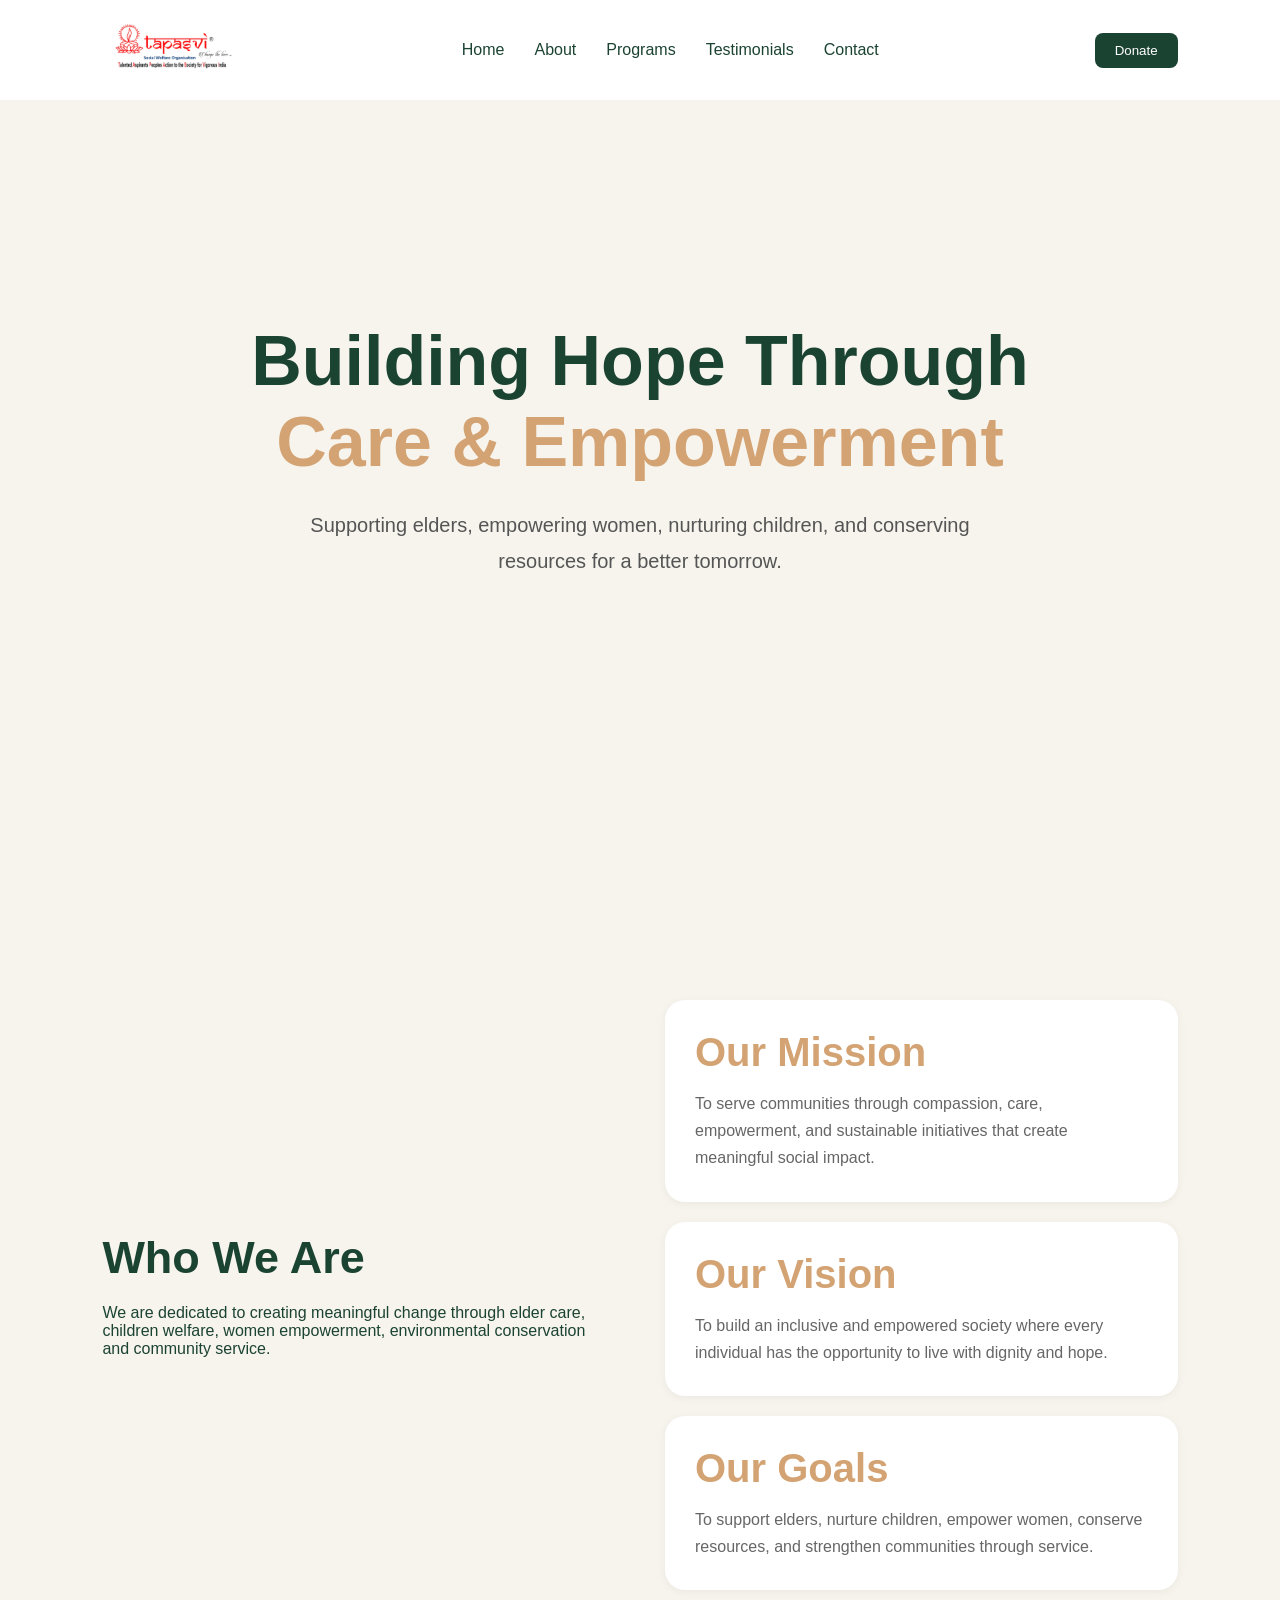
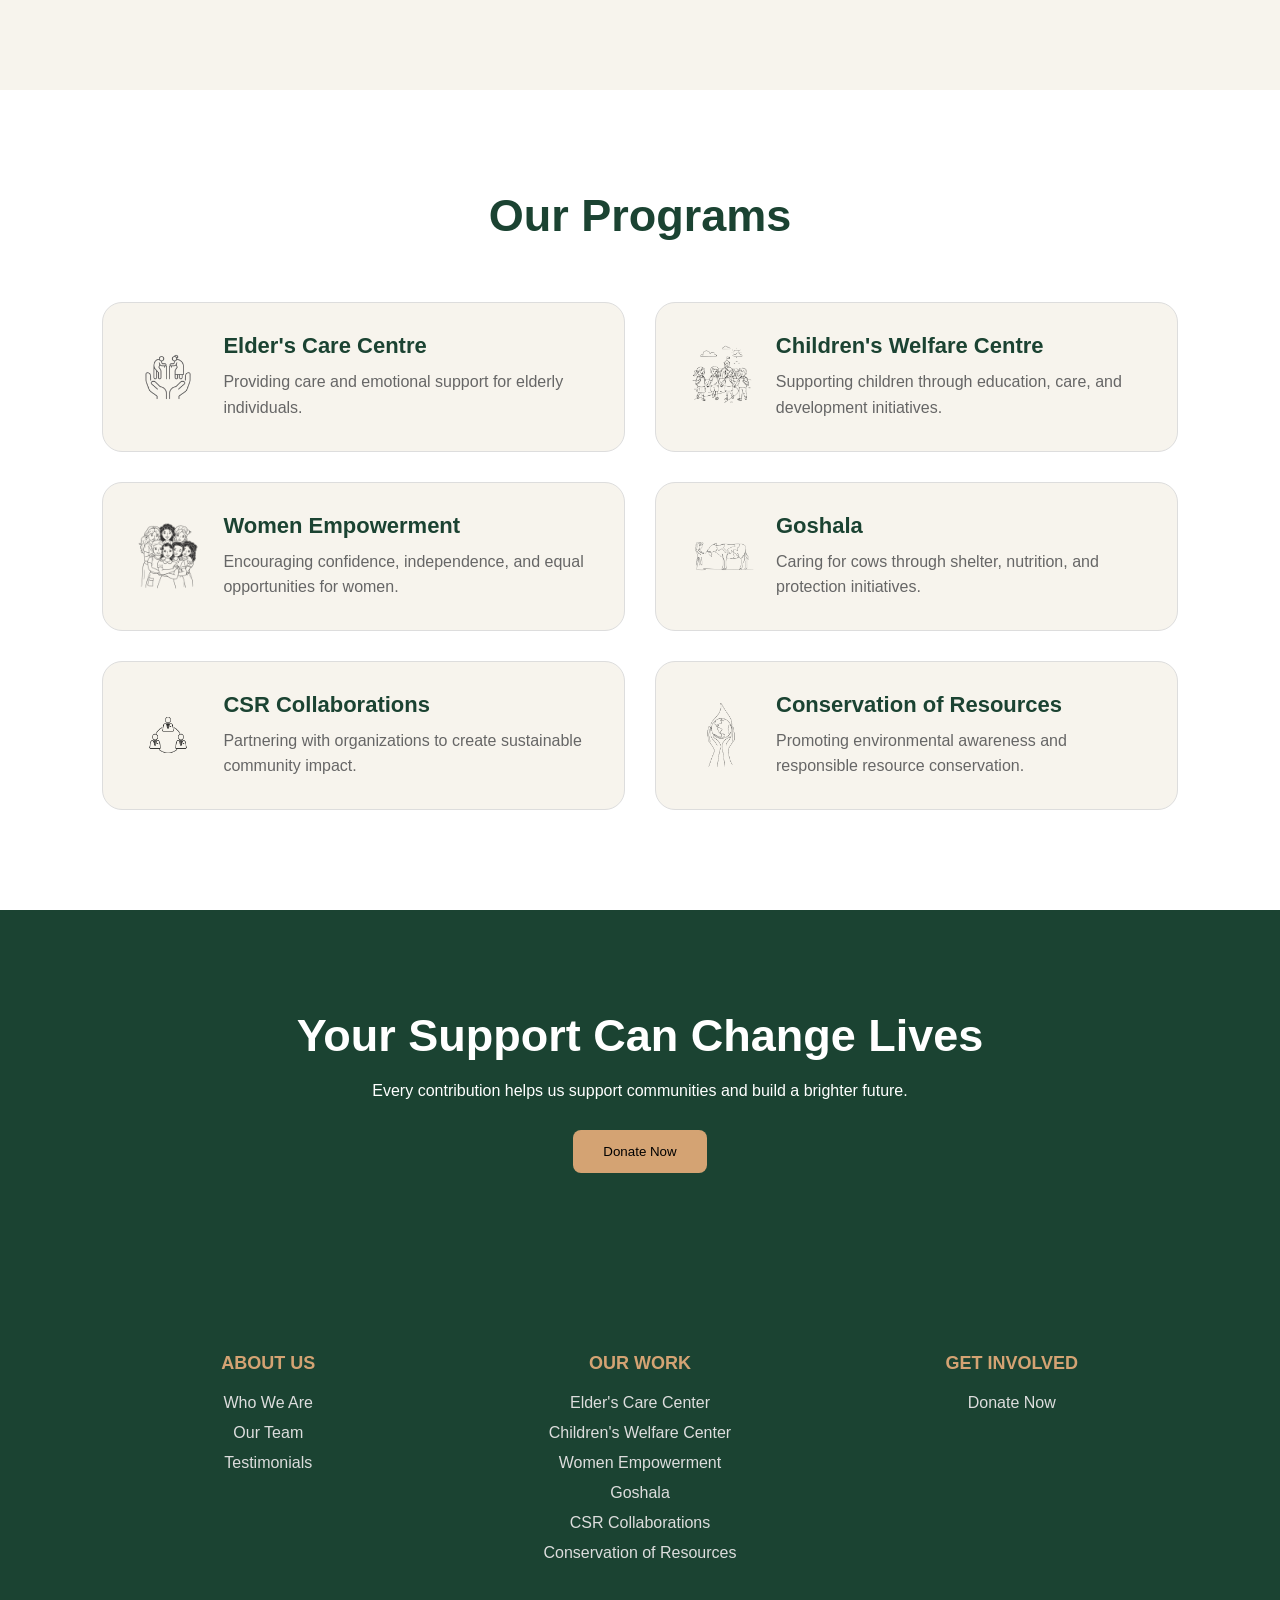
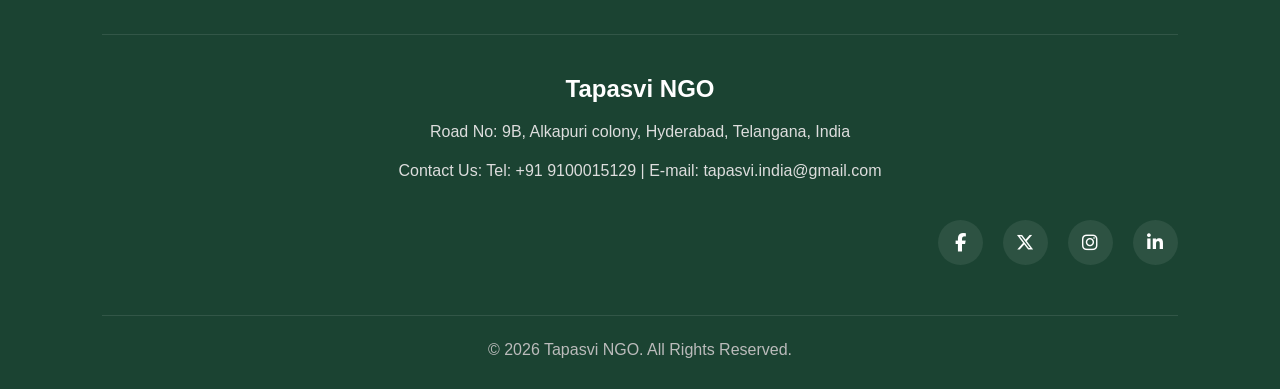
==== index.html @ 66d7ec63 "Initial NGO website build" ====
<!DOCTYPE html>
<html lang="en">

<head>
  <meta charset="UTF-8" />
  <meta name="viewport" content="width=device-width, initial-scale=1.0" />
  <link rel="stylesheet" href="https://cdnjs.cloudflare.com/ajax/libs/font-awesome/6.5.1/css/all.min.css">  

  <title>Tapasvi NGO</title>

  <link rel="stylesheet" href="style.css" />
</head>

<body>

  <!-- NAVBAR -->
  <nav>
<div class="logo">

  <a href="index.html">

    <img src="images/tapasvi.png" alt="NGO Logo">

  </a>

</div>

    <ul>

      <li><a href="#">Home</a></li>

      <li class="dropdown">

        <a href="#">About</a>

        <div class="dropdown-content">
          <a href="#">Who We Are</a>
          <a href="#">Our Team</a>
        </div>

      </li>

      <li class="dropdown">

        <a href="#">Programs</a>

        <div class="dropdown-content">
          <a href="#">Elder's Care Centre</a>
          <a href="#">Children's Welfare Centre</a>
          <a href="#">Women Empowerment</a>
          <a href="#">Goshala</a>
          <a href="#">CSR Collaborations</a>
          <a href="#">Conservation of Resources</a>
        </div>

      </li>

      <li><a href="#">Testimonials</a></li>

      <li><a href="#">Contact</a></li>

    </ul>

    <button>
      Donate
    </button>

  </nav>

  <!-- HERO SECTION -->
  <section class="hero">

    <div class="hero-content">

      <h1>
        Building Hope Through
        <span>Care & Empowerment</span>
      </h1>

      <p>
        Supporting elders, empowering women,
        nurturing children, and conserving resources
        for a better tomorrow.
      </p>


    </div>

  </section>

  <!-- ABOUT -->
  <section class="about">

    <div class="about-text">

      <h2>Who We Are</h2>

      <p>
        We are dedicated to creating meaningful change through
        elder care, children welfare, women empowerment,
        environmental conservation and community service.
      </p>

    </div>

    <div class="about-box">

      <div class="about-box">

  <div class="about-card">

    <h3>Our Mission</h3>

    <p>
      To serve communities through compassion,
      care, empowerment, and sustainable initiatives
      that create meaningful social impact.
    </p>

  </div>

  <div class="about-card">

    <h3>Our Vision</h3>

    <p>
      To build an inclusive and empowered society
      where every individual has the opportunity
      to live with dignity and hope.
    </p>

  </div>

  <div class="about-card">

    <h3>Our Goals</h3>

    <p>
      To support elders, nurture children,
      empower women, conserve resources,
      and strengthen communities through service.
    </p>

  </div>

</div>
    </div>

  </section>

  <!-- PROGRAMS -->
<section class="programs">

  <h2>Our Programs</h2>

  <div class="program-grid">

    <!-- Elder Care -->
    <div class="card">

      <img src="images/elderly.png">

      <div class="card-text">

        <h3>Elder's Care Centre</h3>

        <p>
          Providing care and emotional support
          for elderly individuals.
        </p>

      </div>

    </div>

    <!-- Children Welfare -->
    <div class="card">

      <img src="images/children.png">

      <div class="card-text">

        <h3>Children's Welfare Centre</h3>

        <p>
          Supporting children through education,
          care, and development initiatives.
        </p>

      </div>

    </div>

    <!-- Women Empowerment -->
    <div class="card">

      <img src="images/women.png">

      <div class="card-text">

        <h3>Women Empowerment</h3>

        <p>
          Encouraging confidence, independence,
          and equal opportunities for women.
        </p>

      </div>

    </div>

    <!-- Goshala -->
    <div class="card">

      <img src="images/goshala.png">

      <div class="card-text">

        <h3>Goshala</h3>

        <p>
          Caring for cows through shelter,
          nutrition, and protection initiatives.
        </p>

      </div>

    </div>

    <!-- CSR -->
    <div class="card">

      <img src="images/collab.png">

      <div class="card-text">

        <h3>CSR Collaborations</h3>

        <p>
          Partnering with organizations to create
          sustainable community impact.
        </p>

      </div>

    </div>

    <!-- Conservation -->
    <div class="card">

      <img src="images/conservation.png">

      <div class="card-text">

        <h3>Conservation of Resources</h3>

        <p>
          Promoting environmental awareness
          and responsible resource conservation.
        </p>

      </div>

    </div>

  </div>

</section>

<!-- DONATE -->
  <section class="donate">

    <h2>Your Support Can Change Lives</h2>

    <p>
      Every contribution helps us support communities
      and build a brighter future.
    </p>

    <button>
      Donate Now
    </button>

  </section>

 <!-- FOOTER -->
<footer class="footer">

  <div class="footer-container">

    <!-- ABOUT -->
    <div class="footer-column">

      <h3>ABOUT US</h3>

      <ul>
        <li>Who We Are</li>
        <li>Our Team</li>
        <li>Testimonials</li>
      </ul>

    </div>

    <!-- OUR WORK -->
    <div class="footer-column">

      <h3>OUR WORK</h3>

      <ul>
        <li>Elder's Care Center</li>
        <li>Children's Welfare Center</li>
        <li>Women Empowerment</li>
        <li>Goshala</li>
        <li>CSR Collaborations</li>
        <li>Conservation of Resources</li>
      </ul>

    </div>

    

    

    <!-- GET INVOLVED -->
    <div class="footer-column">

      <h3>GET INVOLVED</h3>

      <ul>
        <li>Donate Now</li>
      
      </ul>

    </div>
</div>
   

  <!-- CONTACT -->
  <div class="footer-contact">

    <h2>Tapasvi NGO</h2>

    <p>
     Road No: 9B, Alkapuri colony, Hyderabad, Telangana, India
    </p>

    <p>
      Contact Us:
      Tel: +91 9100015129 |
      E-mail: tapasvi.india@gmail.com
    </p>

  </div>

  <!-- SOCIAL -->
<div class="footer-social">

  <a href="https://www.facebook.com/Tapasvingo/" target="_blank">
    <i class="fa-brands fa-facebook-f"></i>
  </a>

  <a href="https://x.com/tapasviindia" target="_blank">
    <i class="fa-brands fa-x-twitter"></i>
  </a>

  

  <a href="https://www.instagram.com/tapasvi.india/" target="_blank">
    <i class="fa-brands fa-instagram"></i>
  </a>

  <a href="https://www.linkedin.com/in/tapasvi-india-39587911a?originalSubdomain=in" target="_blank">
    <i class="fa-brands fa-linkedin-in"></i>
  </a>

</div>

  

  <!-- COPYRIGHT -->
  <div class="copyright">

    <p>
      © 2026 Tapasvi NGO. All Rights Reserved.
    </p>

  </div>

</footer>
---- style.css ----
* {
  margin: 0;
  padding: 0;
  box-sizing: border-box;
  font-family: Arial, sans-serif;
}

body {
  background: #F7F4ED;
  color: #1B4332;
}

/* NAVBAR */
nav {
  width: 100%;
  padding: 20px 8%;
  background: white;
  display: flex;
  justify-content: space-between;
  align-items: center;
  position: fixed;
  top: 0;
  z-index: 1000;
}

.logo img {
  height: 60px;
  width: auto;
}
.logo a {
  display: flex;
  align-items: center;
}
nav ul {
  display: flex;
  gap: 30px;
  list-style: none;
}

nav ul li {
  position: relative;
}

nav ul li a {
  text-decoration: none;
  color: #1B4332;
  font-weight: 500;
}

nav ul li a:hover {
  color: #D4A373;
}

nav button {
  padding: 10px 20px;
  border: none;
  background: #1B4332;
  color: white;
  border-radius: 8px;
  cursor: pointer;
}

nav button:hover {
  background: #D4A373;
}

/* DROPDOWN */
.dropdown-content {
  display: none;
  position: absolute;
  background: white;
  min-width: 220px;
  top: 30px;
  box-shadow: 0 5px 10px rgba(0,0,0,0.1);
}

.dropdown-content a {
  display: block;
  padding: 12px;
}

.dropdown:hover .dropdown-content {
  display: block;
}

/* HERO */
.hero {
  min-height: 100vh;
  display: flex;
  align-items: center;
  justify-content: center;
  text-align: center;
  padding: 120px 8%;
}

.hero h1 {
  font-size: 70px;
  line-height: 1.15;
  max-width: 900px;
  margin: auto;
}

.hero h1 span {
  color: #D4A373;
}

.hero p {
  margin: 25px auto 0;
  font-size: 20px;
  color: #555;
  max-width: 750px;
  line-height: 1.8;
  text-align: center;
}

.hero-buttons {
  margin-top: 40px;
}

.primary-btn,
.secondary-btn {
  padding: 14px 28px;
  border-radius: 8px;
  cursor: pointer;
  font-size: 16px;
  margin: 10px;
}

.primary-btn {
  border: none;
  background: #1B4332;
  color: white;
}

.secondary-btn {
  border: 2px solid #1B4332;
  background: transparent;
  color: #1B4332;
}

/* ABOUT */
.about {
  padding: 100px 8%;
  display: flex;
  gap: 50px;
  align-items: center;
}

.about-text {
  flex: 1;
}

.about-text h2 {
  font-size: 45px;
  margin-bottom: 20px;
}

.about-box {
  flex: 1;
  display: flex;
  flex-direction: column;
  gap: 20px;
}
.about-card {
  background: white;
  padding: 30px;
  border-radius: 20px;
  box-shadow: 0 2px 10px rgba(0,0,0,0.05);
}

.about-card h3 {
  color: #1B4332;
  margin-bottom: 15px;
  font-size: 28px;
}

.about-card p {
  color: #666;
  line-height: 1.7;
}

.about-box h3 {
  color: #D4A373;
  font-size: 40px;
}

/* PROGRAMS */

.programs {
  padding: 100px 8%;
  background: white;
}

.programs h2 {
  text-align: center;
  font-size: 45px;
  margin-bottom: 60px;
}

.program-grid {
  display: grid;
  grid-template-columns: repeat(2, 1fr);
  gap: 30px;
}

.card {
  display: flex;
  align-items: center;
  gap: 20px;

  background: #F7F4ED;
  padding: 30px;

  border-radius: 20px;
  border: 1px solid #ddd;

  transition: 0.3s;
}

.card:hover {
  transform: translateY(-5px);
  box-shadow: 0 8px 20px rgba(0,0,0,0.08);
}

.card img {
  width: 70px;
  height: 70px;
  object-fit: contain;
}

.card-text h3 {
  margin-bottom: 10px;
  color: #1B4332;
  font-size: 22px;
}

.card-text p {
  color: #666;
  line-height: 1.6;
}

@media(max-width: 768px) {

  .program-grid {
    grid-template-columns: 1fr;
  }

}


/* DONATE */
.donate {
  padding: 100px 8%;
  background: #1B4332;
  color: white;
  text-align: center;
}

.donate h2 {
  font-size: 45px;
}

.donate p {
  margin-top: 20px;
}

.donate button {
  margin-top: 30px;
  padding: 14px 30px;
  border: none;
  border-radius: 8px;
  background: #D4A373;
  cursor: pointer;
}

/* FOOTER */
footer {
  padding: 40px 8%;
  text-align: center;
  background: white;
}
/* FOOTER */

.footer {
  background: #1B4332;
  color: white;
  padding: 80px 8% 30px;
}

.footer-container {
  display: grid;

  grid-template-columns: repeat(3, 1fr);

  gap: 40px;

  align-items: start;

  margin-bottom: 60px;
}
.footer-column h3 {
  margin-bottom: 20px;
  font-size: 18px;
  color: #D4A373;

  text-align: center;
}

.footer-column ul {
  list-style: none;
  text-align: center;
}
.footer-column:nth-child(1) {
  text-align: left;
}

.footer-column:nth-child(2) {
  text-align: center;
}

.footer-column:nth-child(3) {
  text-align: right;
}
.footer-column:last-child {
  text-align: right;
}
.footer-column ul li {
  margin-bottom: 12px;
  color: #ddd;
  cursor: pointer;
  transition: 0.3s;
}

.footer-column ul li:hover {
  color: #D4A373;
}

.footer-contact {
  border-top: 1px solid rgba(255,255,255,0.1);
  padding-top: 40px;
}

.footer-contact h2 {
  margin-bottom: 15px;
}

.footer-contact p {
  color: #ddd;
  line-height: 1.8;
  margin-bottom: 10px;
}

.footer-social {
  margin-top: 35px;

  display: flex;
  gap: 20px;
  flex-wrap: wrap;
}

.footer-social span {
  cursor: pointer;
  transition: 0.3s;
}

.footer-social span:hover {
  color: #D4A373;
}

.newsletter {
  margin-top: 50px;
}

.newsletter h3 {
  margin-bottom: 20px;
}

.newsletter-box {
  display: flex;
  gap: 15px;
  flex-wrap: wrap;
}

.newsletter-box input {
  padding: 14px;
  width: 300px;
  border: none;
  border-radius: 8px;
  outline: none;
}

.newsletter-box button {
  padding: 14px 28px;
  border: none;
  border-radius: 8px;
  background: #D4A373;
  cursor: pointer;
  font-weight: 600;
}

.copyright {
  margin-top: 50px;
  text-align: center;
  color: #bbb;
  border-top: 1px solid rgba(255,255,255,0.1);
  padding-top: 25px;
}

/* MOBILE */

@media(max-width: 900px) {

  .footer-container {
    grid-template-columns: repeat(2,1fr);
  }

}

@media(max-width: 600px) {

  .footer-container {
    grid-template-columns: 1fr;
  }

}
.footer-social {
  margin-top: 35px;

  display: flex;
  justify-content: flex-end;

  gap: 20px;
}

.footer-social a {
  width: 45px;
  height: 45px;

  display: flex;
  align-items: center;
  justify-content: center;

  background: rgba(255,255,255,0.08);

  border-radius: 50%;

  color: white;

  text-decoration: none;

  font-size: 18px;

  transition: 0.3s;
}

.footer-social a i {
  color: white;
}

.footer-social a:hover {
  background: #D4A373;
  transform: translateY(-4px);
}
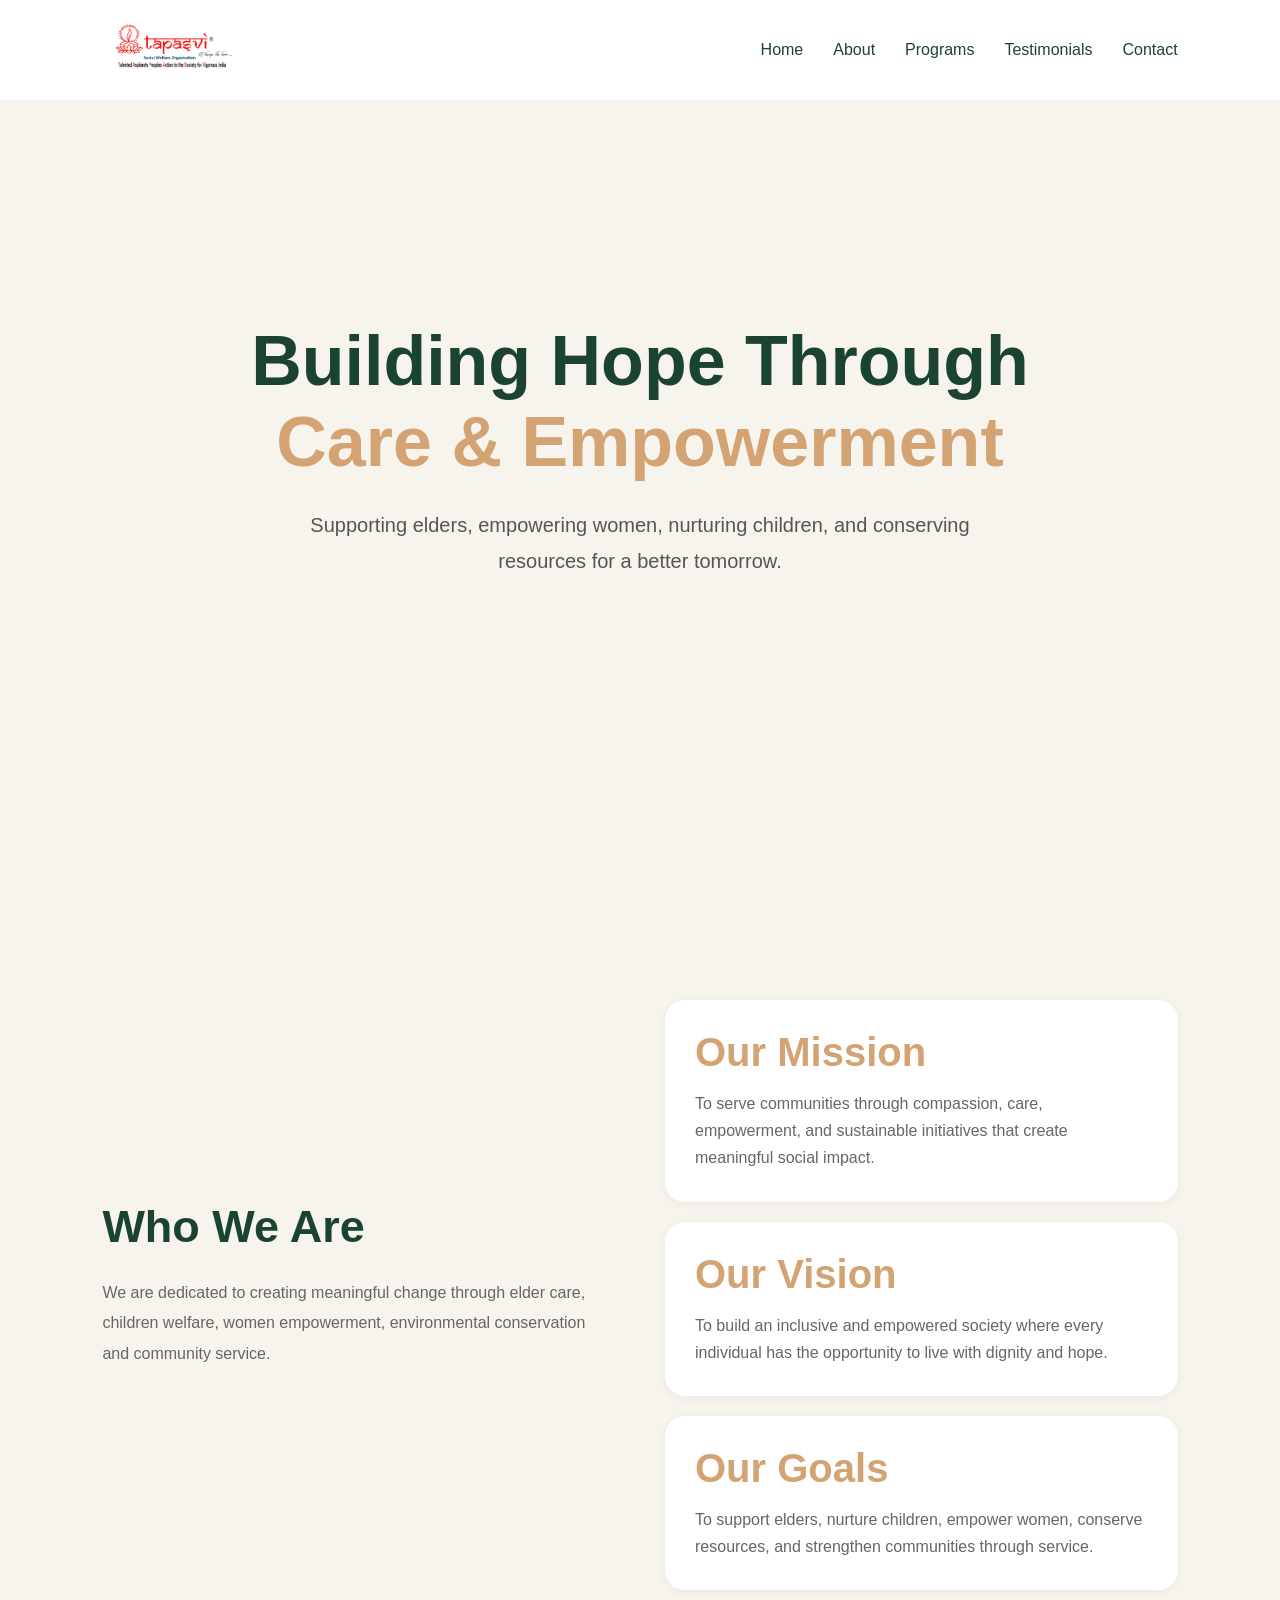
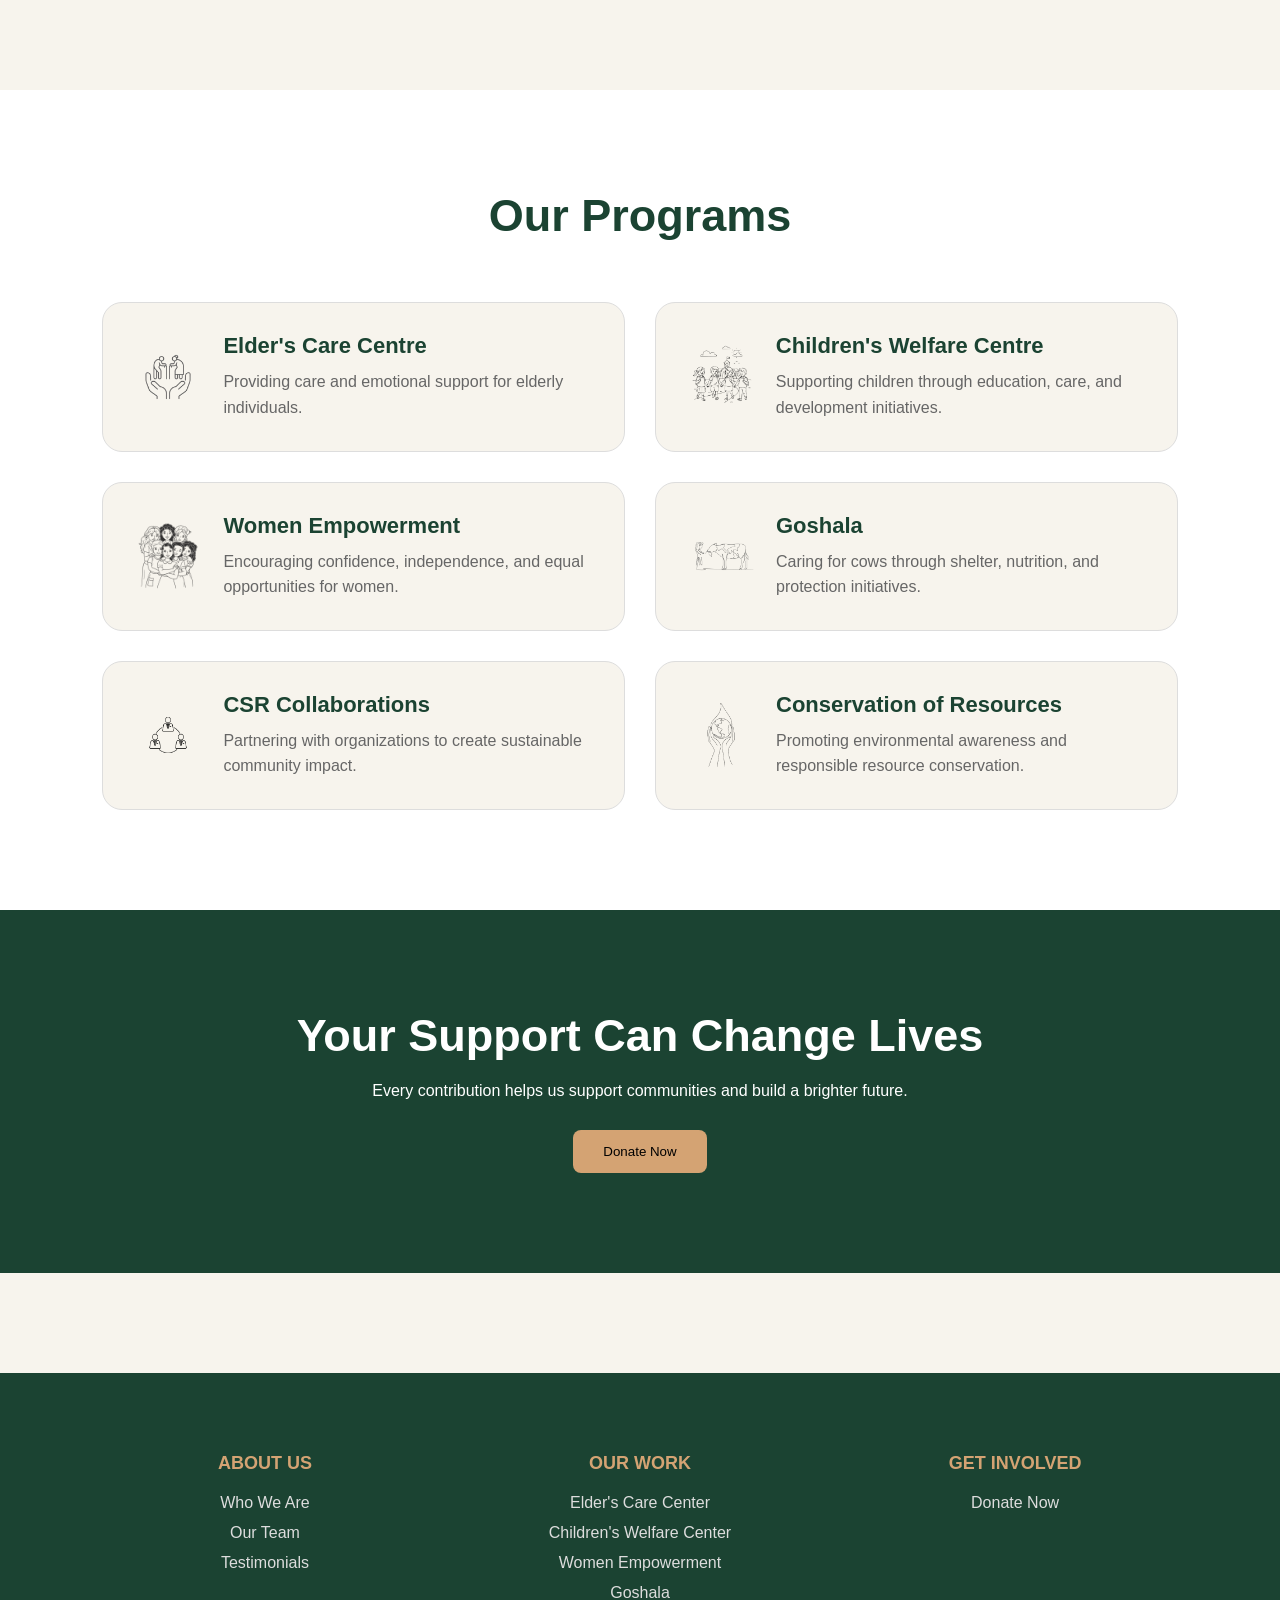
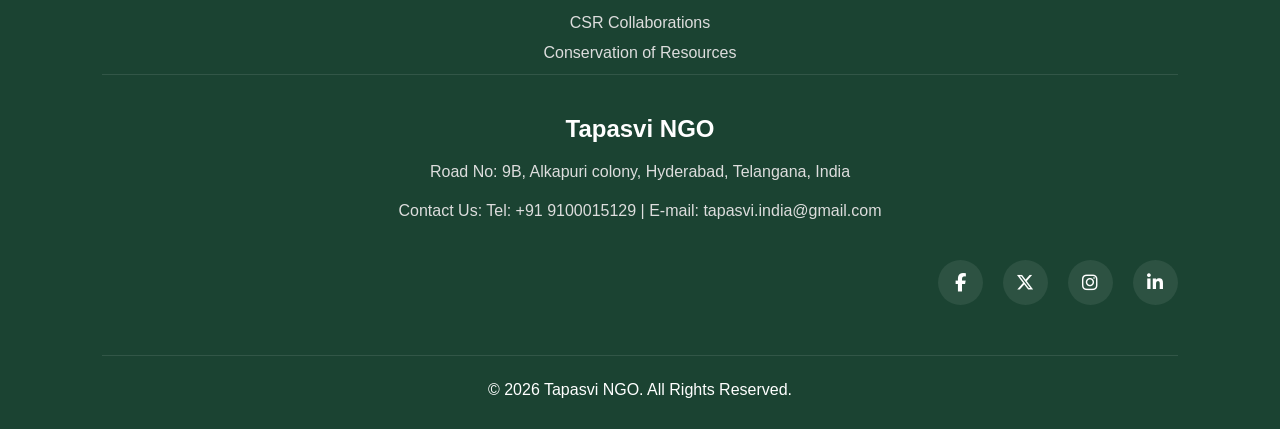
==== commit 586b8255: "Completed about and team pages" ====
--- a/index.html
+++ b/index.html
@@ -15,27 +15,26 @@
 
   <!-- NAVBAR -->
   <nav>
-<div class="logo">
-
-  <a href="index.html">
-
-    <img src="images/tapasvi.png" alt="NGO Logo">
-
-  </a>
-
-</div>
+
+    <div class="logo">
+
+      <a href="index.html">
+        <img src="images/tapasvi.png" alt="NGO Logo">
+      </a>
+
+    </div>
 
     <ul>
 
-      <li><a href="#">Home</a></li>
+            <li><a href="#">Home</a></li>
 
       <li class="dropdown">
 
         <a href="#">About</a>
 
         <div class="dropdown-content">
-          <a href="#">Who We Are</a>
-          <a href="#">Our Team</a>
+          <a href="about.html">Who We Are</a>
+          <a href="team.html">Our Team</a>
         </div>
 
       </li>
@@ -61,11 +60,16 @@
 
     </ul>
 
-    <button>
-      Donate
-    </button>
-
+    
   </nav>
+
+</section>
+
+
+
+
+
+</section>
 
   <!-- HERO SECTION -->
   <section class="hero">
@@ -294,7 +298,9 @@
       <h3>ABOUT US</h3>
 
       <ul>
-        <li>Who We Are</li>
+        <li>
+  <a href="about.html">Who We Are</a>
+</li>
         <li>Our Team</li>
         <li>Testimonials</li>
       </ul>
@@ -386,4 +392,6 @@
 
   </div>
 
-</footer>+</footer>
+</body>
+</html>
--- a/style.css
+++ b/style.css
@@ -67,11 +67,22 @@
 /* DROPDOWN */
 .dropdown-content {
   display: none;
+
   position: absolute;
+
   background: white;
+
   min-width: 220px;
-  top: 30px;
+
+  top: 100%;
+
+  left: 0;
+
+  padding-top: 10px;
+
   box-shadow: 0 5px 10px rgba(0,0,0,0.1);
+
+  z-index: 1000;
 }
 
 .dropdown-content a {
@@ -282,9 +293,18 @@
 /* FOOTER */
 
 .footer {
+  width: 100%;
+
   background: #1B4332;
+
   color: white;
+
   padding: 80px 8% 30px;
+
+  margin-top: 100px;
+}
+.footer * {
+  color: white;
 }
 
 .footer-container {
@@ -292,11 +312,12 @@
 
   grid-template-columns: repeat(3, 1fr);
 
-  gap: 40px;
-
-  align-items: start;
-
-  margin-bottom: 60px;
+  gap: 50px;
+
+  width: 100%;
+}
+body {
+  overflow-x: hidden;
 }
 .footer-column h3 {
   margin-bottom: 20px;
@@ -354,7 +375,11 @@
   margin-top: 35px;
 
   display: flex;
+
+  justify-content: center;
+
   gap: 20px;
+
   flex-wrap: wrap;
 }
 
@@ -460,4 +485,435 @@
 .footer-social a:hover {
   background: #D4A373;
   transform: translateY(-4px);
+}
+/* ABOUT PAGE */
+
+.about-hero {
+  padding: 180px 8% 100px;
+
+  text-align: center;
+
+  background: #F7F4ED;
+}
+
+.about-hero h1 {
+  font-size: 70px;
+  margin-bottom: 20px;
+  color: #1B4332;
+}
+
+.about-hero p {
+  font-size: 20px;
+  color: #666;
+}
+
+.about-page {
+  padding: 100px 8%;
+
+  display: flex;
+  flex-direction: column;
+  gap: 40px;
+}
+
+.about-section {
+  background: white;
+
+  padding: 40px;
+
+  border-radius: 20px;
+
+  box-shadow: 0 2px 10px rgba(0,0,0,0.05);
+}
+
+.about-section h2 {
+  margin-bottom: 20px;
+  color: #1B4332;
+}
+
+.about-section p {
+  color: #666;
+  line-height: 1.8;
+}
+/* ABOUT PAGE */
+
+.about-hero {
+  padding: 180px 8% 100px;
+
+  text-align: center;
+
+  background: #F7F4ED;
+}
+
+.about-hero h1 {
+  font-size: 70px;
+  margin-bottom: 20px;
+  color: #1B4332;
+}
+
+.about-hero p {
+  max-width: 700px;
+  margin: auto;
+
+  font-size: 20px;
+  line-height: 1.8;
+
+  color: #666;
+}
+
+/* WHO WE ARE */
+
+.who-we-are {
+  padding: 100px 8%;
+}
+
+.about-container {
+  display: flex;
+  align-items: center;
+  gap: 60px;
+}
+
+.about-text {
+  flex: 1;
+}
+
+.about-text h2 {
+  font-size: 45px;
+  margin-bottom: 25px;
+}
+
+.about-text p {
+  line-height: 1.9;
+  color: #666;
+  margin-bottom: 20px;
+}
+
+.about-image {
+  flex: 1;
+  text-align: center;
+}
+
+.about-image img {
+  width: 100%;
+  max-width: 450px;
+}
+
+/* MISSION VISION GOALS */
+
+.mvg-section {
+  padding: 100px 8%;
+
+  background: white;
+
+  display: grid;
+  grid-template-columns: repeat(3,1fr);
+
+  gap: 30px;
+}
+
+.mvg-card {
+  background: #F7F4ED;
+
+  padding: 45px;
+
+  border-radius: 20px;
+
+  text-align: left;
+
+  min-height: 380px;
+}
+
+.mvg-card h3 {
+  margin-bottom: 20px;
+  color: #1B4332;
+}
+
+.mvg-card p {
+  color: #666;
+  line-height: 1.8;
+}
+
+/* VALUES */
+
+.values {
+  padding: 100px 8%;
+}
+
+.values h2 {
+  text-align: center;
+  margin-bottom: 60px;
+  font-size: 45px;
+}
+
+.values-grid {
+  display: grid;
+  grid-template-columns: repeat(3,1fr);
+  gap: 25px;
+}
+
+.value-box {
+  background: white;
+
+  padding: 30px;
+
+  border-radius: 16px;
+
+  text-align: center;
+
+  font-weight: 600;
+
+  box-shadow: 0 2px 10px rgba(0,0,0,0.05);
+}
+
+/* QUOTE */
+
+.about-quote {
+  padding: 120px 8%;
+
+  background: #1B4332;
+
+  color: white;
+
+  text-align: center;
+}
+
+.about-quote h2 {
+  max-width: 900px;
+  margin: auto;
+
+  font-size: 42px;
+  line-height: 1.6;
+}
+
+/* MOBILE */
+
+@media(max-width: 900px) {
+
+  .about-container {
+    flex-direction: column;
+  }
+
+  .mvg-section {
+    grid-template-columns: 1fr;
+  }
+
+  .values-grid {
+    grid-template-columns: 1fr;
+  }
+
+}
+.footer-column ul li a {
+  color: #ddd;
+  text-decoration: none;
+  transition: 0.3s;
+}
+
+.footer-column ul li a:hover {
+  color: #D4A373;
+}
+/* TEAM PAGE */
+
+.team-hero {
+  padding: 180px 8% 100px;
+
+  text-align: center;
+
+  background: #F7F4ED;
+}
+
+.team-hero h1 {
+  font-size: 70px;
+  margin-bottom: 20px;
+  color: #1B4332;
+}
+
+.team-hero p {
+  font-size: 20px;
+  color: #666;
+}
+
+.team-section {
+  padding: 100px 8%;
+
+  display: grid;
+
+  grid-template-columns: repeat(3, 1fr);
+
+  gap: 35px;
+}
+.team-card {
+  background: white;
+
+  padding: 35px 25px;
+
+  border-radius: 20px;
+
+  text-align: center;
+
+  box-shadow: 0 4px 12px rgba(0,0,0,0.06);
+
+  transition: 0.3s;
+}
+
+.team-card:hover {
+  transform: translateY(-6px);
+}
+
+.team-card img {
+  width: 130px;
+  height: 130px;
+
+  object-fit: cover;
+
+  border-radius: 50%;
+
+  margin-bottom: 20px;
+}
+
+.team-card h3 {
+  font-size: 22px;
+
+  margin-bottom: 10px;
+
+  color: #1B4332;
+}
+
+.team-card span {
+  color: #D4A373;
+
+  font-weight: 600;
+
+  display: block;
+
+  margin-bottom: 18px;
+}
+
+.team-card p {
+  color: #666;
+
+  line-height: 1.7;
+
+  font-size: 15px;
+}
+/* MOBILE */
+
+@media(max-width: 900px) {
+
+  .team-section {
+    grid-template-columns: 1fr;
+  }
+
+
+}
+/* TEAM PAGE */
+
+.team-hero {
+  padding: 180px 8% 100px;
+
+  text-align: center;
+
+  background: #F7F4ED;
+}
+
+.team-hero h1 {
+  font-size: 70px;
+
+  margin-bottom: 20px;
+
+  color: #1B4332;
+}
+
+.team-hero p {
+  font-size: 20px;
+
+  color: #666;
+}
+
+.team-section {
+  padding: 100px 8%;
+
+  display: grid;
+
+  grid-template-columns: repeat(3, 1fr);
+
+  gap: 35px;
+}
+
+.team-card {
+  background: white;
+
+  padding: 35px 25px;
+
+  border-radius: 20px;
+
+  text-align: center;
+
+  box-shadow: 0 4px 12px rgba(0,0,0,0.06);
+
+  transition: 0.3s;
+}
+
+.team-card:hover {
+  transform: translateY(-6px);
+}
+
+.team-card img {
+  width: 130px;
+  height: 130px;
+
+  object-fit: cover;
+
+  border-radius: 50%;
+
+  margin-bottom: 20px;
+}
+
+.team-card h3 {
+  font-size: 22px;
+
+  margin-bottom: 10px;
+
+  color: #1B4332;
+}
+
+.team-card span {
+  color: #D4A373;
+
+  font-weight: 600;
+
+  display: block;
+
+  margin-bottom: 18px;
+}
+
+.team-card p {
+  color: #666;
+
+  line-height: 1.7;
+
+  font-size: 15px;
+}
+
+/* MOBILE */
+
+@media(max-width: 1000px) {
+
+  .team-section {
+    grid-template-columns: repeat(2,1fr);
+  }
+
+}
+
+@media(max-width: 700px) {
+
+  .team-section {
+    grid-template-columns: 1fr;
+  }
+
+}
+.footer {
+  width: 100%;
+
+  background: #1B4332;
+
+  margin-top: 100px;
 }
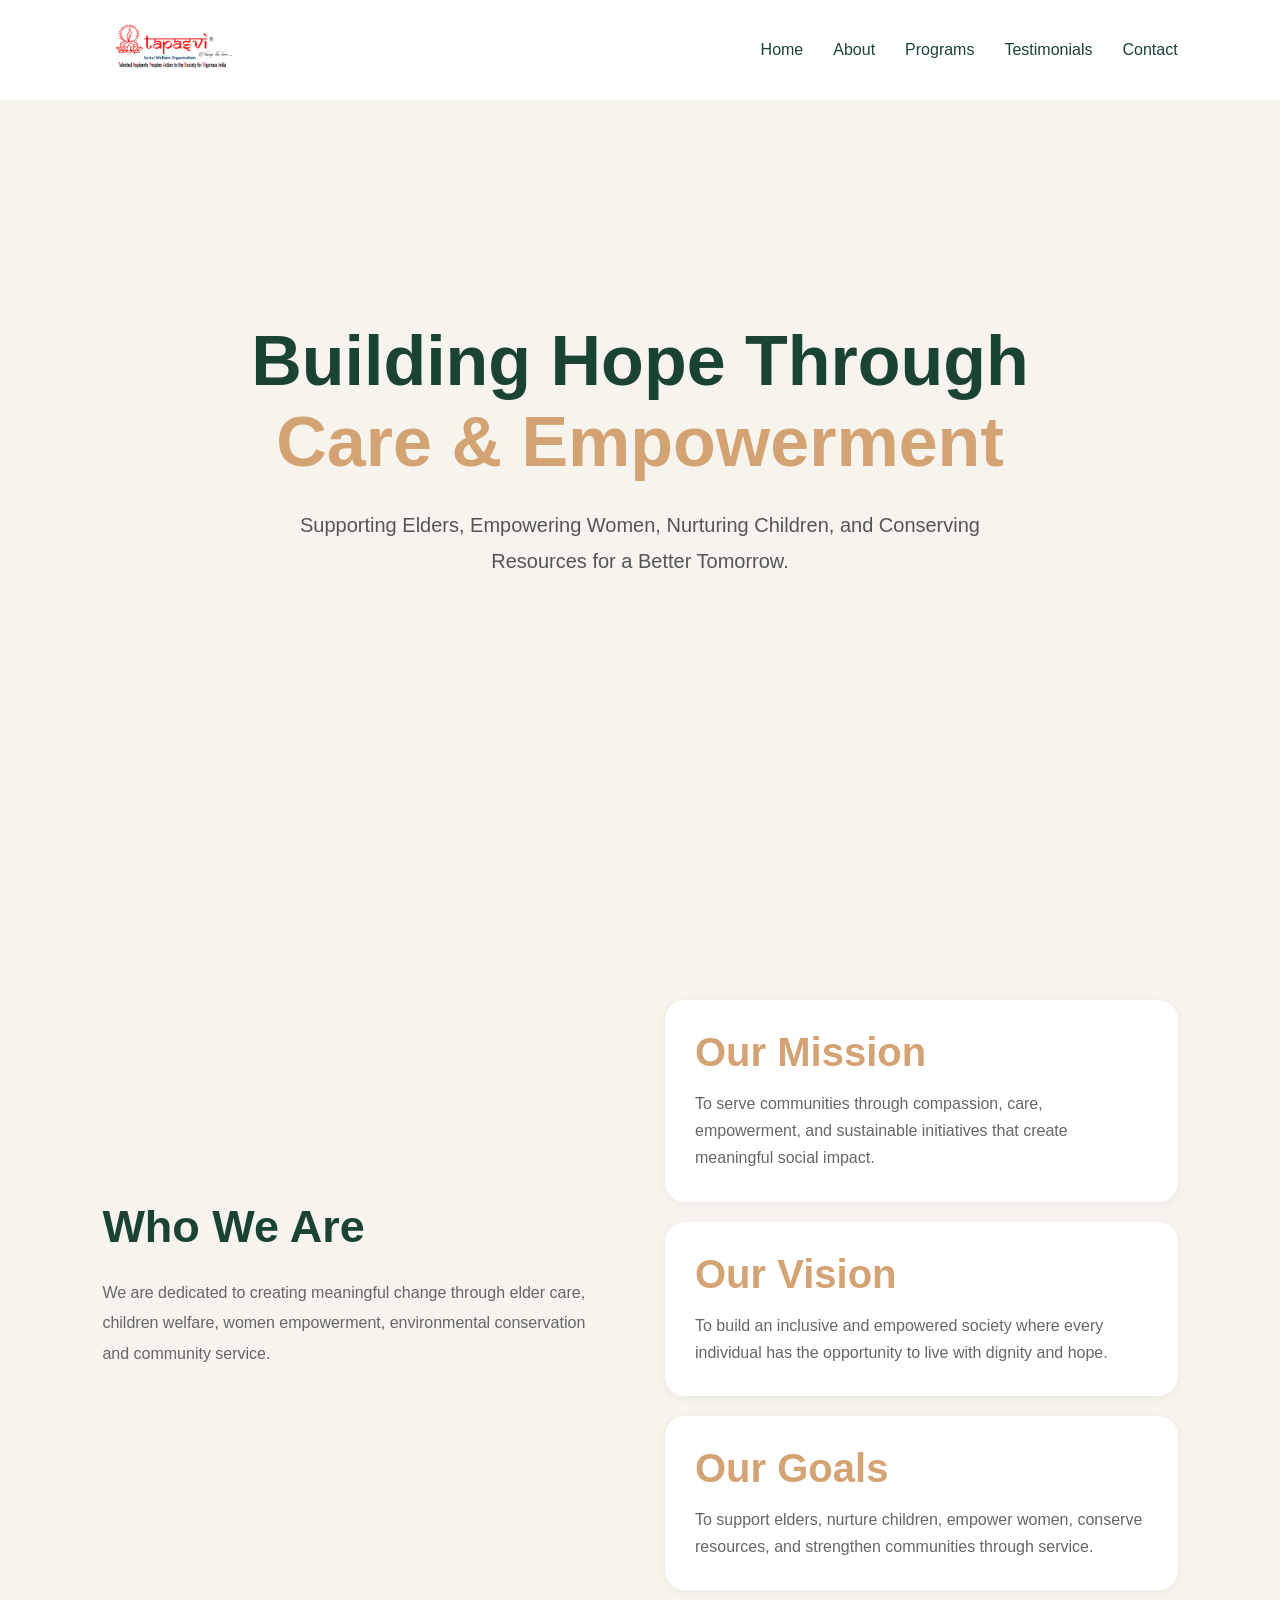
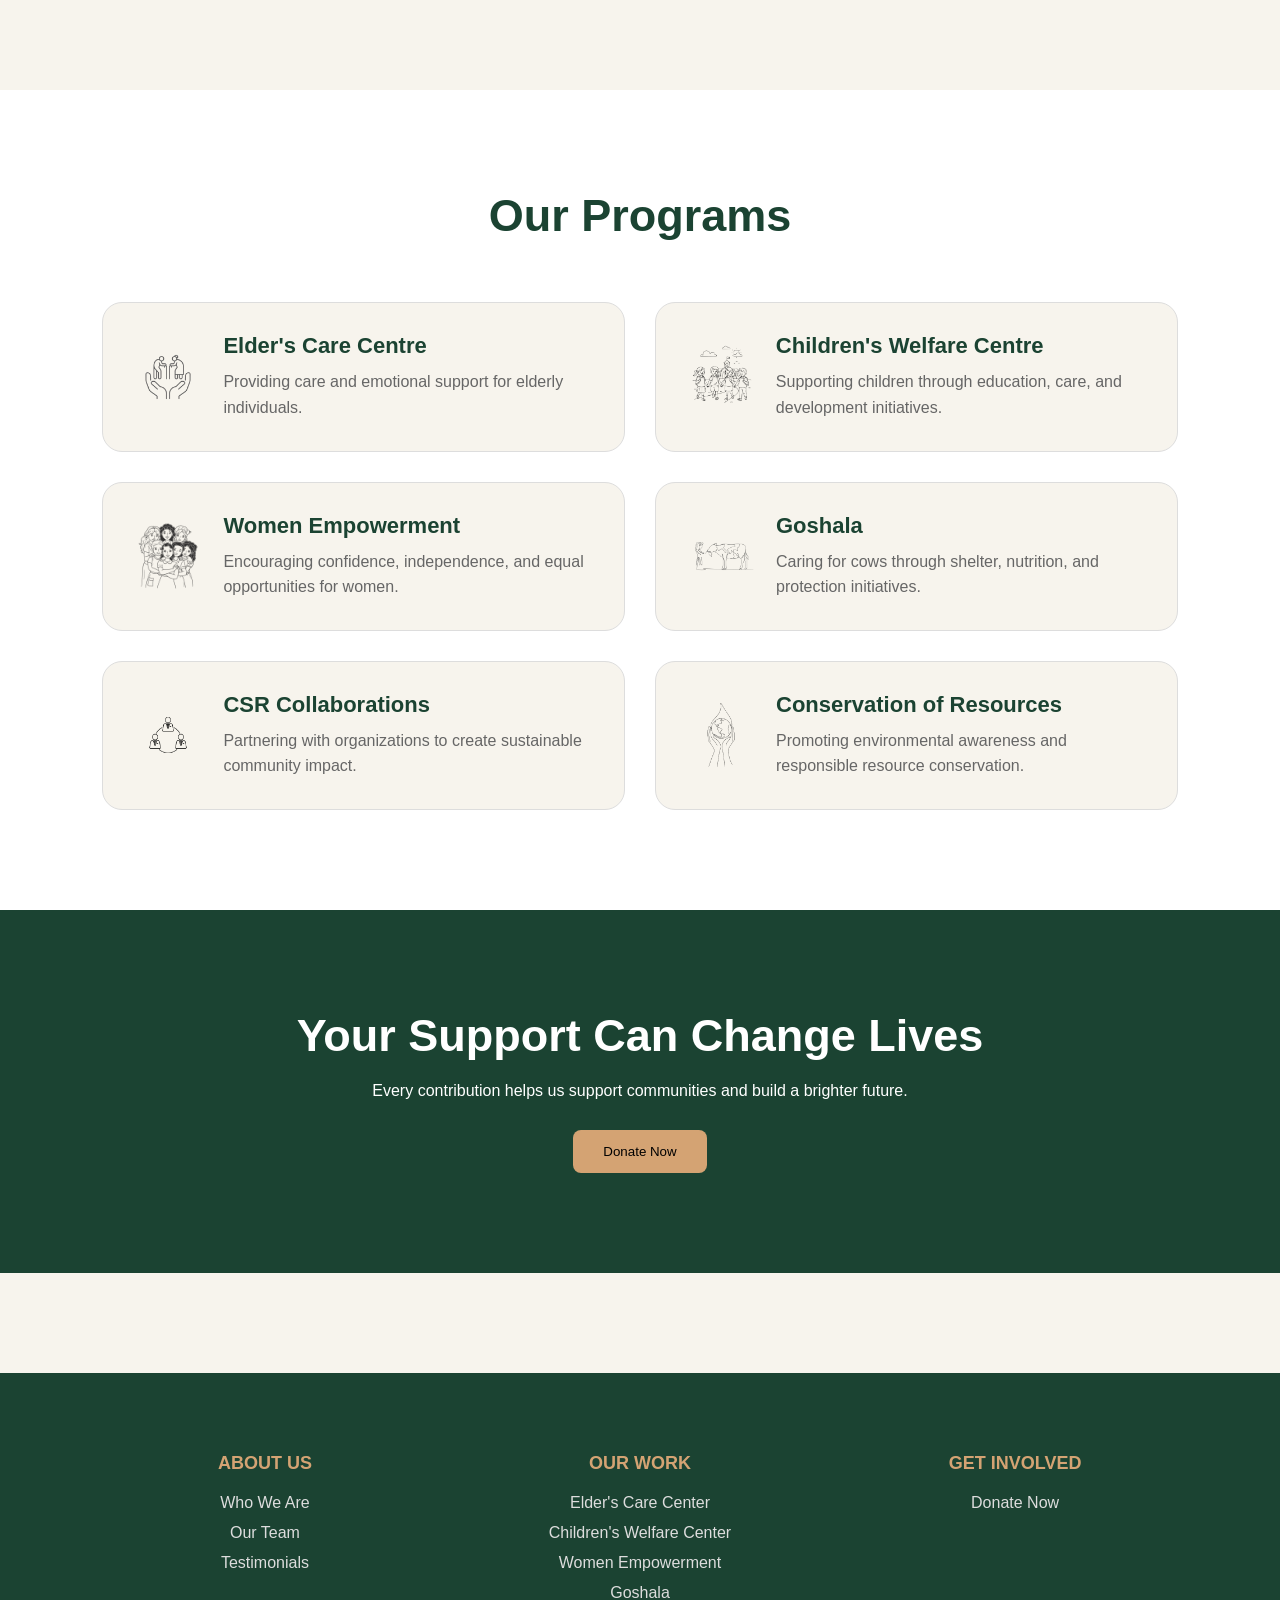
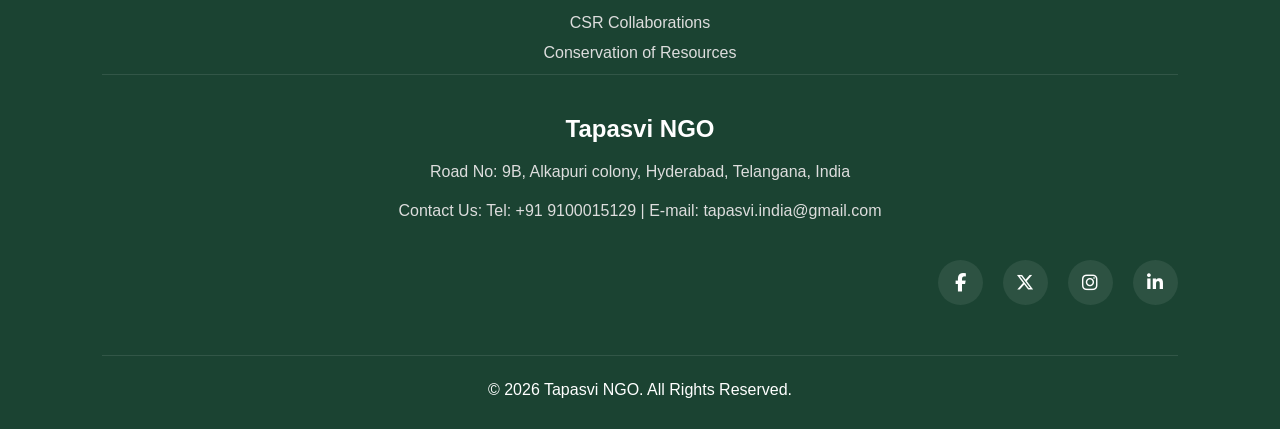
==== commit 1385c084: "Completed elderly" ====
--- a/index.html
+++ b/index.html
@@ -44,7 +44,9 @@
         <a href="#">Programs</a>
 
         <div class="dropdown-content">
-          <a href="#">Elder's Care Centre</a>
+           <a href="elderscare.html">
+            Elder's Care Centre
+          </a>
           <a href="#">Children's Welfare Centre</a>
           <a href="#">Women Empowerment</a>
           <a href="#">Goshala</a>
@@ -82,9 +84,9 @@
       </h1>
 
       <p>
-        Supporting elders, empowering women,
-        nurturing children, and conserving resources
-        for a better tomorrow.
+        Supporting Elders, Empowering Women,
+        Nurturing Children, and Conserving Resources
+        for a Better Tomorrow.
       </p>
 
 
@@ -300,8 +302,10 @@
       <ul>
         <li>
   <a href="about.html">Who We Are</a>
+  
 </li>
-        <li>Our Team</li>
+        <li><a href="team.html">Our Team</a></li>
+        
         <li>Testimonials</li>
       </ul>
 
@@ -313,7 +317,7 @@
       <h3>OUR WORK</h3>
 
       <ul>
-        <li>Elder's Care Center</li>
+        <li><a href="elderscare.html">Elder's Care Center</a></li>
         <li>Children's Welfare Center</li>
         <li>Women Empowerment</li>
         <li>Goshala</li>
@@ -393,5 +397,6 @@
   </div>
 
 </footer>
+
 </body>
 </html>
--- a/style.css
+++ b/style.css
@@ -916,4 +916,191 @@
   background: #1B4332;
 
   margin-top: 100px;
+}
+/* ELDER CARE PAGE */
+
+.elder-hero {
+  padding: 180px 8% 100px;
+
+  text-align: center;
+
+  background: #F7F4ED;
+}
+
+.elder-hero h1 {
+  font-size: 70px;
+
+  margin-bottom: 20px;
+
+  color: #1B4332;
+}
+
+.elder-hero p {
+  font-size: 22px;
+
+  color: #666;
+}
+
+.elder-content {
+  padding: 100px 8%;
+
+  display: flex;
+
+  align-items: center;
+
+  gap: 60px;
+}
+
+.elder-text {
+  flex: 1;
+}
+
+.elder-text h2 {
+  font-size: 45px;
+
+  margin-bottom: 25px;
+
+  color: #1B4332;
+}
+
+.elder-text p {
+  color: #666;
+
+  line-height: 1.9;
+
+  margin-bottom: 20px;
+}
+
+.elder-image {
+  flex: 1;
+}
+
+.elder-image img {
+  width: 100%;
+
+  border-radius: 25px;
+}
+
+/* SERVICES */
+
+.elder-services {
+  padding: 100px 8%;
+
+  background: white;
+
+  text-align: center;
+}
+
+.elder-services h2 {
+  font-size: 45px;
+
+  margin-bottom: 60px;
+}
+
+.services-grid {
+  display: grid;
+
+  grid-template-columns: repeat(4,1fr);
+
+  gap: 30px;
+}
+
+.service-card {
+  background: #F7F4ED;
+
+  padding: 35px;
+
+  border-radius: 20px;
+
+  font-weight: 600;
+
+  transition: 0.3s;
+}
+
+.service-card:hover {
+  transform: translateY(-5px);
+
+  background: #1B4332;
+
+  color: white;
+}
+
+/* MOBILE */
+
+@media(max-width: 900px) {
+
+  .elder-content {
+    flex-direction: column;
+  }
+
+  .services-grid {
+    grid-template-columns: repeat(2,1fr);
+  }
+
+}
+
+@media(max-width: 600px) {
+
+  .services-grid {
+    grid-template-columns: 1fr;
+  }
+
+}
+.elder-details {
+  margin-top: 35px;
+}
+
+.elder-details h3 {
+  font-size: 28px;
+
+  margin-bottom: 20px;
+
+  color: #1B4332;
+}
+
+.elder-details ul {
+  margin: 20px 0;
+
+  padding-left: 20px;
+}
+
+.elder-details li {
+  margin-bottom: 14px;
+
+  color: #666;
+
+  line-height: 1.8;
+}
+/* CARE SUPPORT */
+
+.care-support {
+  padding: 100px 8%;
+
+  background: white;
+}
+
+.care-support-content {
+  max-width: 1000px;
+
+  margin: auto;
+
+  text-align: center;
+}
+
+.care-support-content h2 {
+  font-size: 50px;
+
+  margin-bottom: 35px;
+
+  color: #1B4332;
+}
+
+.care-support-content p {
+  font-size: 18px;
+
+  line-height: 2;
+
+  color: #666;
+
+  margin-bottom: 25px;
 }
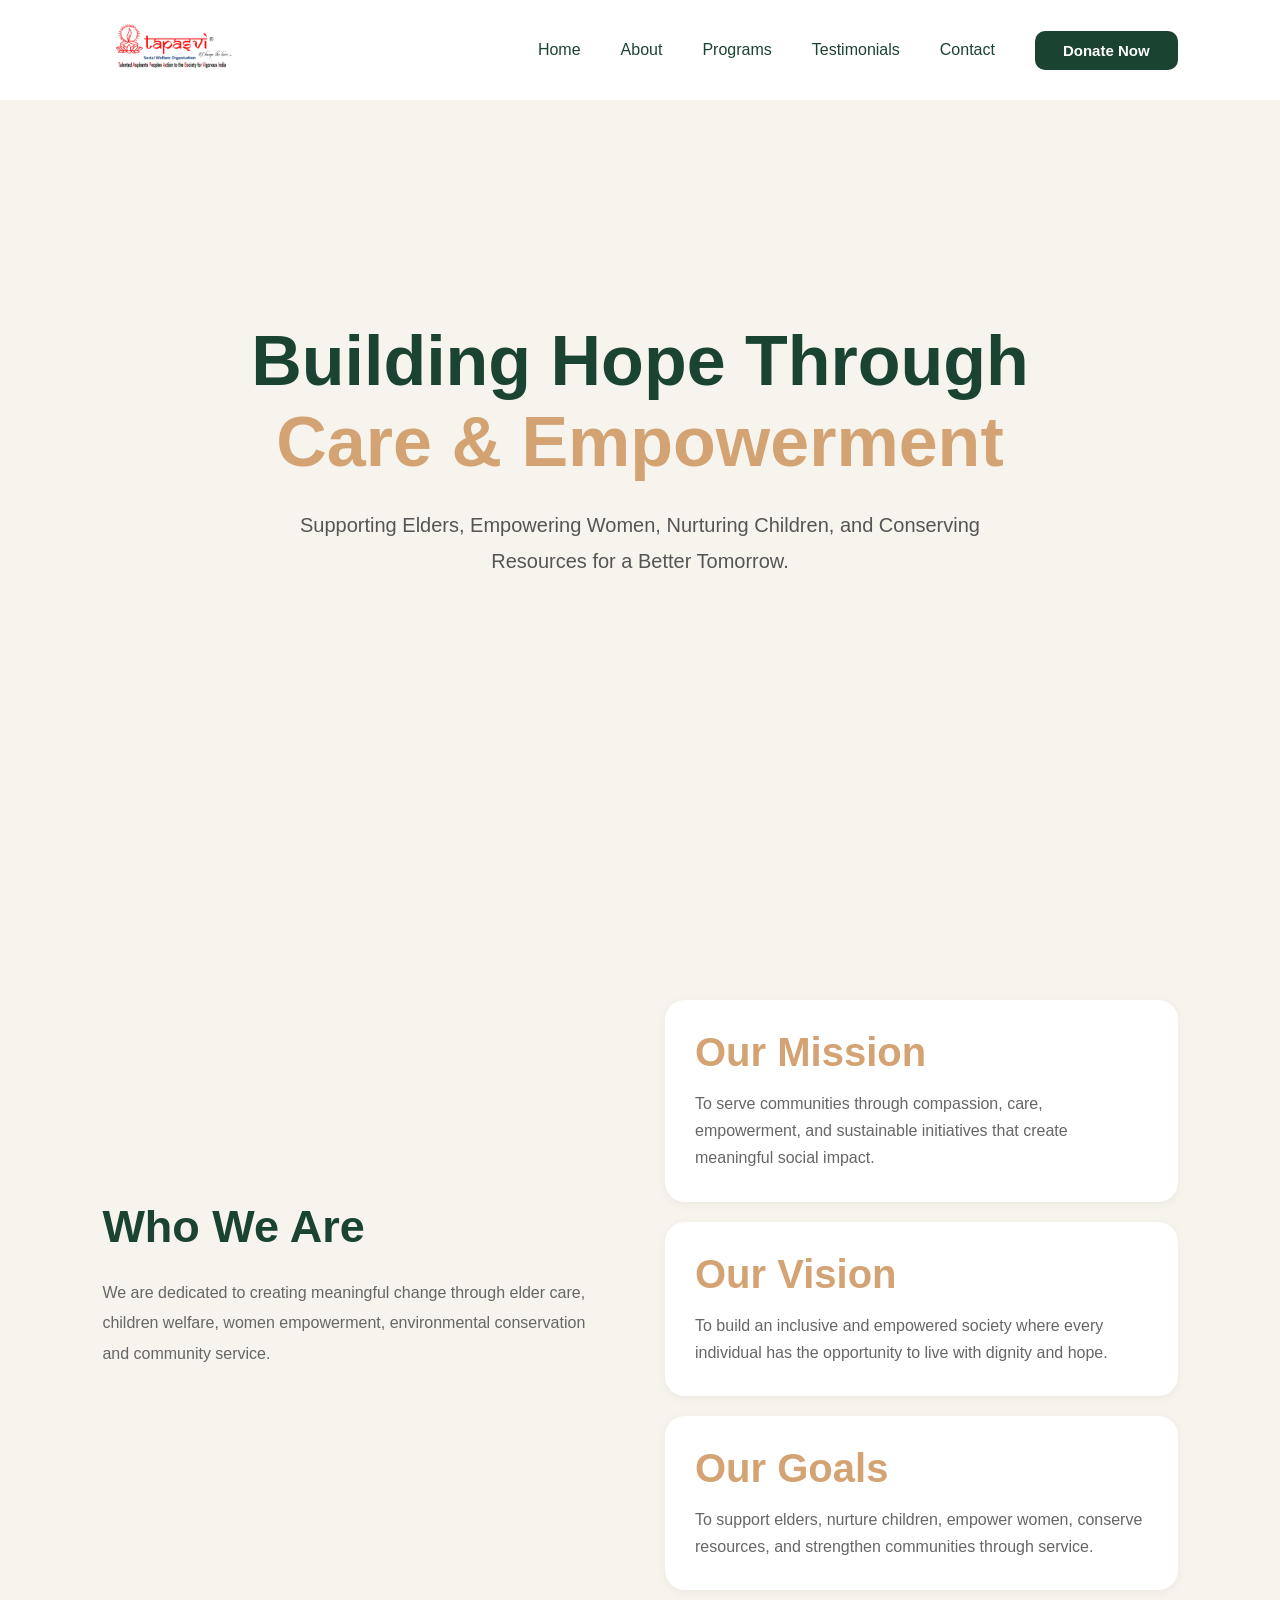
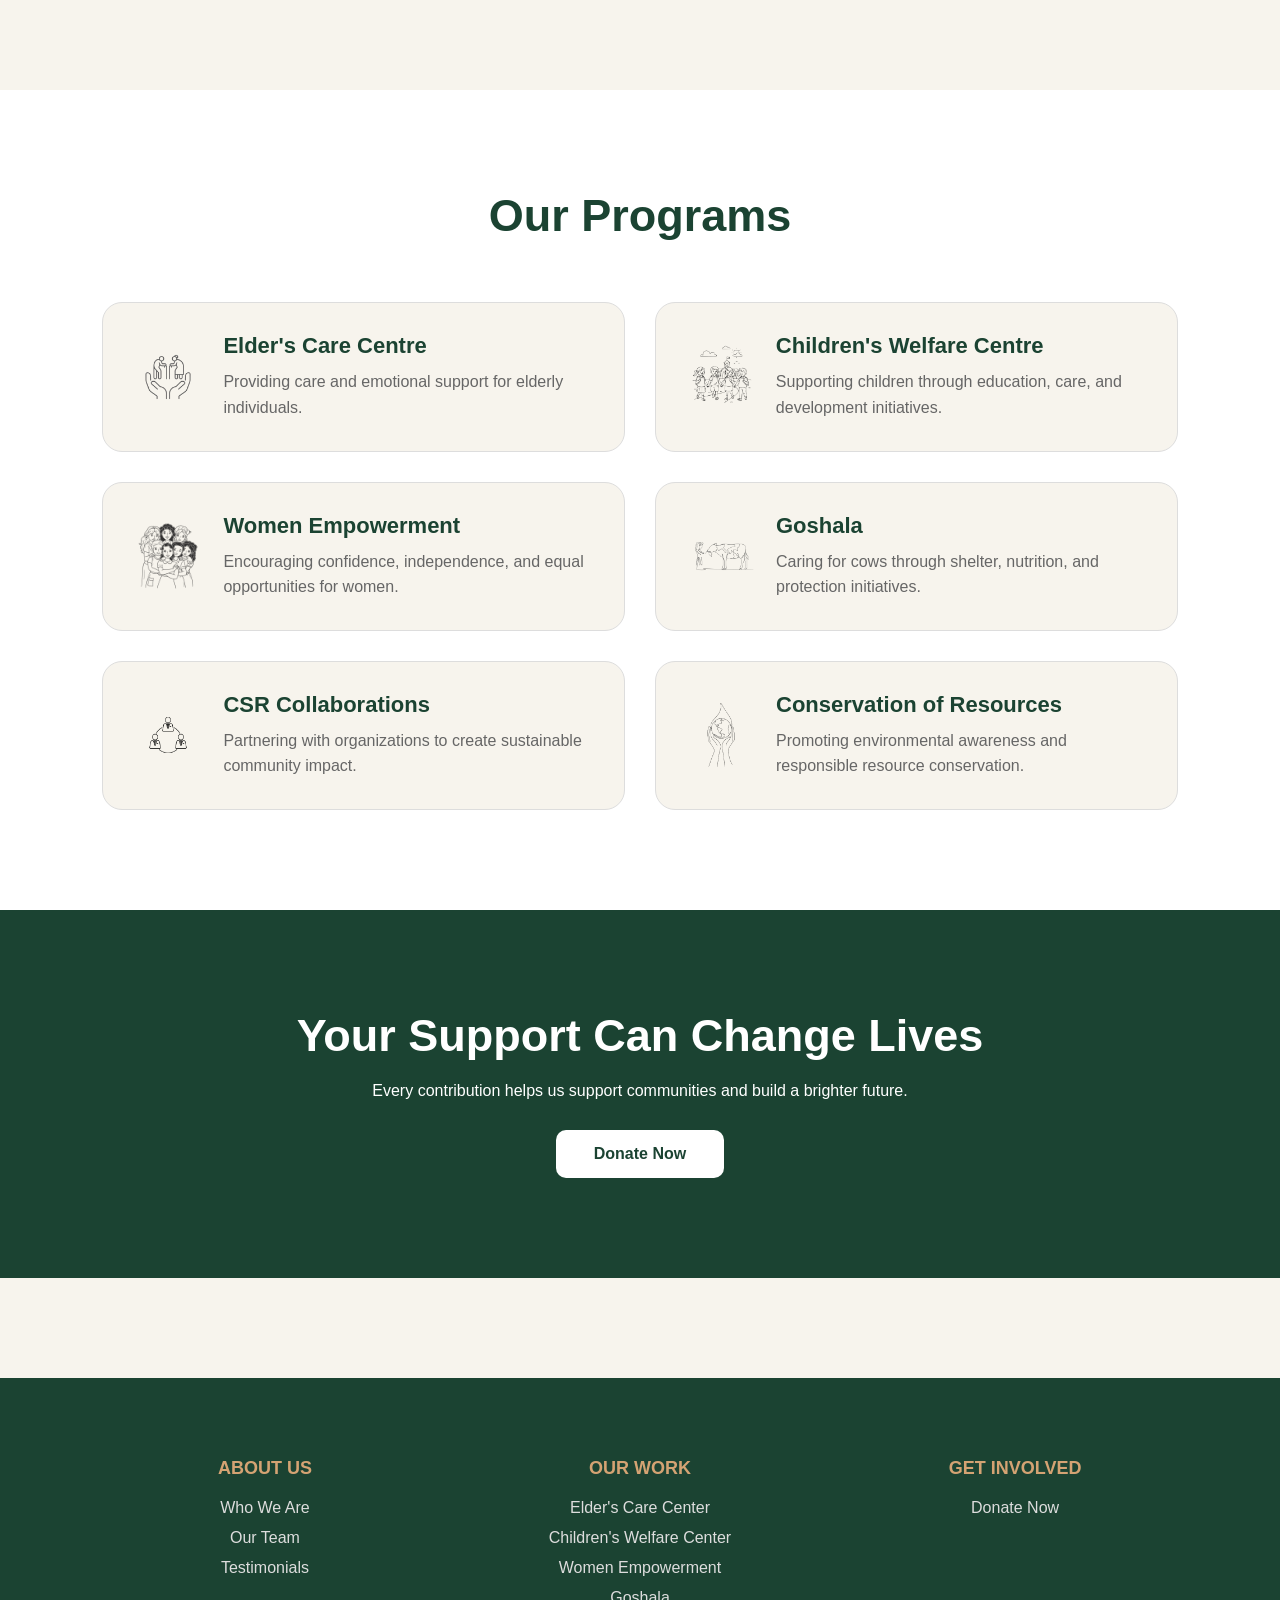
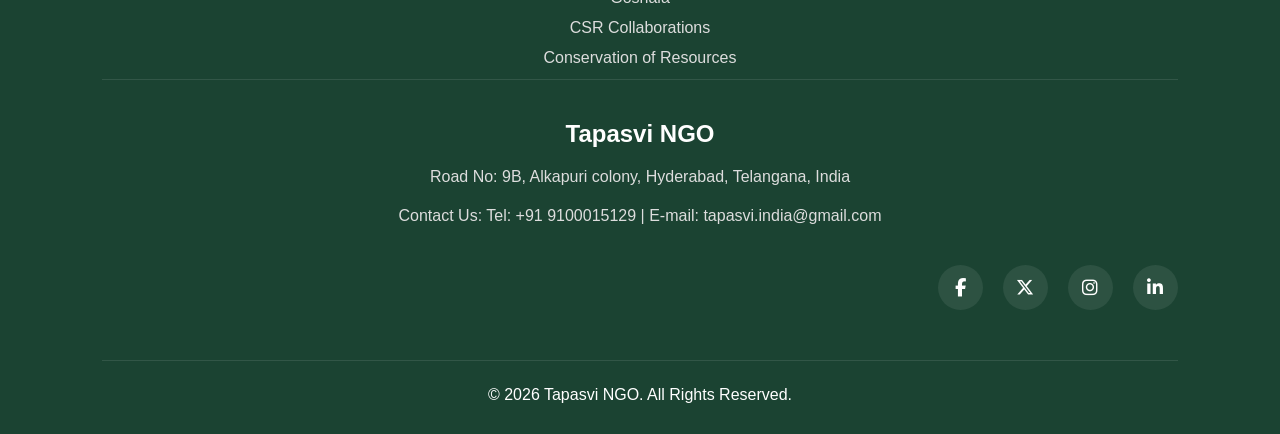
==== commit 64ac4a6c: "VERSION 1" ====
--- a/index.html
+++ b/index.html
@@ -47,18 +47,29 @@
            <a href="elderscare.html">
             Elder's Care Centre
           </a>
-          <a href="#">Children's Welfare Centre</a>
-          <a href="#">Women Empowerment</a>
-          <a href="#">Goshala</a>
-          <a href="#">CSR Collaborations</a>
-          <a href="#">Conservation of Resources</a>
+          <a href="childrenwelfare.html">
+  Children's Welfare Centre
+</a>
+          <a href="womenempowerment.html">
+  Women Empowerment
+</a>
+          <a href="goshala.html">Goshala</a>
+          <a href="csr.html">
+  CSR Collaborations
+</a>
+           <a href="conservation.html">
+  Conservation of Resources
+</a>
         </div>
 
       </li>
 
-      <li><a href="#">Testimonials</a></li>
-
-      <li><a href="#">Contact</a></li>
+      <li><a href="testimonials.html">Testimonials</a></li>
+
+      <li><a href="contact.html">Contact</a></li>
+<a href="donate.html" class="navbar-donate-btn">
+  Donate Now
+</a>
 
     </ul>
 
@@ -283,9 +294,9 @@
       and build a brighter future.
     </p>
 
-    <button>
-      Donate Now
-    </button>
+<a href="donate.html" class="hero-donate-btn">
+  Donate Now
+</a>
 
   </section>
 
@@ -305,8 +316,8 @@
   
 </li>
         <li><a href="team.html">Our Team</a></li>
-        
-        <li>Testimonials</li>
+
+        <li><a href="testimonials.html">Testimonials</a></li>
       </ul>
 
     </div>
@@ -318,11 +329,11 @@
 
       <ul>
         <li><a href="elderscare.html">Elder's Care Center</a></li>
-        <li>Children's Welfare Center</li>
-        <li>Women Empowerment</li>
-        <li>Goshala</li>
-        <li>CSR Collaborations</li>
-        <li>Conservation of Resources</li>
+        <li><a href="childrenwelfare.html">Children's Welfare Center</a></li>
+        <li><a href="womenempowerment.html">Women Empowerment</a></li>
+        <li><a href="goshala.html">Goshala</a></li>
+        <li><a href="csr.html">CSR Collaborations</a></li>
+        <li><a href="conservation.html">Conservation of Resources</a></li>
       </ul>
 
     </div>
@@ -337,8 +348,8 @@
       <h3>GET INVOLVED</h3>
 
       <ul>
-        <li>Donate Now</li>
-      
+        <li><a href="donate.html">Donate Now</a></li>
+
       </ul>
 
     </div>
--- a/style.css
+++ b/style.css
@@ -1103,4 +1103,1476 @@
   color: #666;
 
   margin-bottom: 25px;
+}
+/* CHILDREN WELFARE */
+
+.children-hero {
+  padding: 180px 8% 100px;
+
+  text-align: center;
+
+  background: #F7F4ED;
+}
+
+.children-hero h1 {
+  font-size: 70px;
+
+  margin-bottom: 20px;
+
+  color: #1B4332;
+}
+
+.children-hero p {
+  font-size: 22px;
+
+  color: #666;
+}
+
+/* CONTENT */
+
+.children-content {
+  padding: 100px 8%;
+
+  display: flex;
+
+  align-items: center;
+
+  gap: 60px;
+}
+
+.children-image {
+  flex: 1;
+}
+
+.children-image img {
+  width: 100%;
+
+  border-radius: 25px;
+}
+
+.children-text {
+  flex: 1;
+}
+
+.children-text h2 {
+  font-size: 45px;
+
+  margin-bottom: 25px;
+
+  color: #1B4332;
+}
+
+.children-text p {
+  color: #666;
+
+  line-height: 1.9;
+
+  margin-bottom: 20px;
+}
+
+/* SUPPORT */
+
+.children-support {
+  padding: 100px 8%;
+
+  background: white;
+}
+
+.children-support-content {
+  max-width: 1000px;
+
+  margin: auto;
+
+  text-align: center;
+}
+
+.children-support-content h2 {
+  font-size: 50px;
+
+  margin-bottom: 35px;
+
+  color: #1B4332;
+}
+
+.children-support-content p {
+  color: #666;
+
+  line-height: 2;
+
+  margin-bottom: 25px;
+
+  font-size: 18px;
+}
+
+/* MOBILE */
+
+@media(max-width: 900px) {
+
+  .children-content {
+    flex-direction: column;
+  }
+
+}
+/* CHILDREN INITIATIVES */
+
+.children-initiatives,
+.sports-section,
+.sports-training {
+  padding: 100px 8%;
+}
+
+.initiative-content,
+.sports-content {
+  max-width: 1000px;
+
+  margin: auto;
+
+  text-align: center;
+}
+
+.initiative-content h2,
+.sports-content h2,
+.sports-training h2 {
+  font-size: 50px;
+
+  margin-bottom: 30px;
+
+  color: #1B4332;
+}
+
+.initiative-content p,
+.sports-content p,
+.sports-training p {
+  color: #666;
+
+  line-height: 2;
+
+  font-size: 18px;
+
+  margin-bottom: 25px;
+}
+
+/* PROGRAMS */
+
+.children-programs {
+  padding: 0 8% 100px;
+
+  display: grid;
+
+  grid-template-columns: repeat(3,1fr);
+
+  gap: 30px;
+}
+
+.program-box {
+  background: white;
+
+  padding: 35px;
+
+  border-radius: 20px;
+
+  box-shadow: 0 4px 12px rgba(0,0,0,0.05);
+
+  transition: 0.3s;
+}
+
+.program-box:hover {
+  transform: translateY(-5px);
+}
+
+.program-box h3 {
+  margin-bottom: 20px;
+
+  color: #1B4332;
+}
+
+.program-box p {
+  color: #666;
+
+  line-height: 1.8;
+}
+
+/* SPORTS */
+
+.sports-section {
+  background: #F7F4ED;
+}
+
+/* MOBILE */
+
+@media(max-width: 900px) {
+
+  .children-programs {
+    grid-template-columns: 1fr;
+  }
+
+}
+/* WOMEN EMPOWERMENT */
+
+.women-hero {
+  padding: 180px 8% 100px;
+
+  text-align: center;
+
+  background: #F7F4ED;
+}
+
+.women-hero h1 {
+  font-size: 70px;
+
+  margin-bottom: 20px;
+
+  color: #1B4332;
+}
+
+.women-hero p {
+  font-size: 22px;
+
+  color: #666;
+}
+
+/* INTRO */
+
+.women-intro {
+  padding: 100px 8%;
+}
+
+.women-intro-content {
+  max-width: 1000px;
+
+  margin: auto;
+
+  text-align: center;
+}
+
+.women-intro-content h2 {
+  font-size: 50px;
+
+  margin-bottom: 35px;
+
+  color: #1B4332;
+}
+
+.women-intro-content p {
+  color: #666;
+
+  line-height: 2;
+
+  font-size: 18px;
+
+  margin-bottom: 25px;
+}
+
+/* PROGRAMS */
+
+.women-programs {
+  padding: 0 8% 100px;
+
+  display: grid;
+
+  grid-template-columns: repeat(3,1fr);
+
+  gap: 30px;
+}
+
+.women-box {
+  background: white;
+
+  padding: 35px;
+
+  border-radius: 20px;
+
+  box-shadow: 0 4px 12px rgba(0,0,0,0.05);
+
+  transition: 0.3s;
+}
+
+.women-box:hover {
+  transform: translateY(-5px);
+}
+
+.women-box h3 {
+  margin-bottom: 20px;
+
+  color: #1B4332;
+}
+
+.women-box p {
+  color: #666;
+
+  line-height: 1.8;
+}
+
+/* QUOTE */
+
+.women-quote {
+  padding: 100px 8%;
+
+  background: #F7F4ED;
+
+  text-align: center;
+}
+
+.women-quote h2 {
+  font-size: 45px;
+
+  color: #1B4332;
+}
+
+/* MOBILE */
+
+@media(max-width: 900px) {
+
+  .women-programs {
+    grid-template-columns: 1fr;
+  }
+
+}
+.women-intro {
+  padding: 100px 8%;
+
+  display: flex;
+
+  align-items: center;
+
+  gap: 60px;
+}
+
+.women-image {
+  flex: 1;
+}
+
+.women-image img {
+  width: 100%;
+
+  border-radius: 25px;
+}
+
+.women-intro-content {
+  flex: 1;
+}
+/* GOSHALA PAGE */
+
+.goshala-hero {
+  padding: 180px 8% 100px;
+
+  text-align: center;
+
+  background: #F7F4ED;
+}
+
+.goshala-hero h1 {
+  font-size: 70px;
+
+  margin-bottom: 20px;
+
+  color: #1B4332;
+}
+
+.goshala-hero p {
+  font-size: 22px;
+
+  color: #666;
+}
+
+/* CONTENT */
+
+.goshala-content {
+  padding: 100px 8%;
+
+  display: flex;
+
+  align-items: center;
+
+  gap: 60px;
+}
+
+.goshala-image {
+  flex: 1;
+}
+
+.goshala-image img {
+  width: 100%;
+
+  border-radius: 25px;
+}
+
+.goshala-text {
+  flex: 1;
+}
+
+.goshala-text h2 {
+  font-size: 45px;
+
+  margin-bottom: 25px;
+
+  color: #1B4332;
+}
+
+.goshala-text p {
+  color: #666;
+
+  line-height: 1.9;
+
+  margin-bottom: 20px;
+}
+
+/* HISTORY */
+
+.goshala-history {
+  padding: 100px 8%;
+
+  background: #F7F4ED;
+}
+
+.history-content {
+  max-width: 1000px;
+
+  margin: auto;
+
+  text-align: center;
+}
+
+.history-content h2 {
+  font-size: 50px;
+
+  margin-bottom: 30px;
+
+  color: #1B4332;
+}
+
+.history-content p {
+  color: #666;
+
+  line-height: 2;
+
+  font-size: 18px;
+
+  margin-bottom: 25px;
+}
+
+/* SERVICES */
+
+.goshala-services {
+  padding: 100px 8%;
+
+  display: grid;
+
+  grid-template-columns: repeat(3,1fr);
+
+  gap: 30px;
+}
+
+.goshala-box {
+  background: white;
+
+  padding: 35px;
+
+  border-radius: 20px;
+
+  box-shadow: 0 4px 12px rgba(0,0,0,0.05);
+
+  transition: 0.3s;
+}
+
+.goshala-box:hover {
+  transform: translateY(-5px);
+}
+
+.goshala-box h3 {
+  margin-bottom: 20px;
+
+  color: #1B4332;
+}
+
+.goshala-box p {
+  color: #666;
+
+  line-height: 1.8;
+}
+
+/* VISITOR SECTION */
+
+.visitor-section {
+  padding: 100px 8%;
+}
+
+.visitor-content {
+  max-width: 1000px;
+
+  margin: auto;
+
+  text-align: center;
+}
+
+.visitor-content h2 {
+  font-size: 50px;
+
+  margin-bottom: 30px;
+
+  color: #1B4332;
+}
+
+.visitor-content p {
+  color: #666;
+
+  line-height: 2;
+
+  font-size: 18px;
+
+  margin-bottom: 25px;
+}
+
+/* GODAAN */
+
+.godaan-section {
+  padding: 100px 8%;
+
+  background: #F7F4ED;
+
+  text-align: center;
+}
+
+.godaan-section h2 {
+  font-size: 50px;
+
+  margin-bottom: 30px;
+
+  color: #1B4332;
+}
+
+.godaan-section p {
+  max-width: 900px;
+
+  margin: auto;
+
+  color: #666;
+
+  line-height: 2;
+
+  font-size: 18px;
+}
+
+/* MOBILE */
+
+@media(max-width: 900px) {
+
+  .goshala-content {
+    flex-direction: column;
+  }
+
+  .goshala-services {
+    grid-template-columns: 1fr;
+  }
+
+}
+
+@media(max-width: 600px) {
+
+  .goshala-hero h1,
+  .history-content h2,
+  .visitor-content h2,
+  .godaan-section h2,
+  .goshala-text h2 {
+    font-size: 38px;
+  }
+
+}
+.donate-cow-btn {
+  display: inline-block;
+
+  margin-top: 35px;
+
+  background: #1B4332;
+
+  color: white;
+
+  padding: 14px 35px;
+
+  border-radius: 10px;
+
+  text-decoration: none;
+
+  font-weight: 600;
+
+  transition: 0.3s;
+}
+
+.donate-cow-btn:hover {
+  background: #D4A373;
+
+  transform: translateY(-3px);
+}
+/* CSR PAGE */
+
+.csr-hero {
+  padding: 180px 8% 100px;
+
+  text-align: center;
+
+  background: #F7F4ED;
+}
+
+.csr-hero h1 {
+  font-size: 70px;
+
+  margin-bottom: 20px;
+
+  color: #1B4332;
+}
+
+.csr-hero p {
+  font-size: 22px;
+
+  color: #666;
+}
+
+/* CONTENT */
+
+.csr-content {
+  padding: 100px 8%;
+}
+
+.csr-text {
+  max-width: 1000px;
+
+  margin: auto;
+
+  text-align: center;
+}
+
+.csr-text h2 {
+  font-size: 50px;
+
+  margin-bottom: 35px;
+
+  color: #1B4332;
+}
+
+.csr-text p {
+  color: #666;
+
+  line-height: 2;
+
+  font-size: 18px;
+
+  margin-bottom: 25px;
+}
+
+/* GALLERY */
+
+.partner-gallery {
+  padding: 0 8% 100px;
+
+  display: grid;
+
+  grid-template-columns: repeat(3,1fr);
+
+  gap: 30px;
+}
+
+.partner-card img {
+  width: 100%;
+
+  height: 100px;
+
+  object-fit: cover;
+
+  border-radius: 20px;
+
+  transition: 0.3s;
+}
+
+.partner-card img:hover {
+  transform: scale(1.03);
+}
+
+/* QUOTE */
+
+.csr-quote {
+  padding: 100px 8%;
+
+  background: #F7F4ED;
+
+  text-align: center;
+}
+
+.csr-quote h2 {
+  font-size: 45px;
+
+  color: #1B4332;
+}
+
+/* MOBILE */
+
+@media(max-width: 900px) {
+
+  .partner-gallery {
+    grid-template-columns: 1fr;
+  }
+
+}
+
+@media(max-width: 600px) {
+
+  .csr-hero h1,
+  .csr-text h2,
+  .csr-quote h2 {
+    font-size: 38px;
+  }
+
+}
+/* CONSERVATION PAGE */
+
+.conservation-hero {
+  padding: 180px 8% 100px;
+
+  text-align: center;
+
+  background: #F7F4ED;
+}
+
+.conservation-hero h1 {
+  font-size: 70px;
+
+  margin-bottom: 20px;
+
+  color: #1B4332;
+}
+
+.conservation-hero p {
+  font-size: 22px;
+
+  color: #666;
+}
+
+/* CONTENT */
+
+.conservation-content {
+  padding: 100px 8%;
+
+  display: flex;
+
+  align-items: center;
+
+  gap: 60px;
+}
+
+.conservation-image {
+  flex: 1;
+}
+
+.conservation-image img {
+  width: 100%;
+
+  border-radius: 25px;
+}
+
+.conservation-text {
+  flex: 1;
+}
+
+.conservation-text h2 {
+  font-size: 45px;
+
+  margin-bottom: 25px;
+
+  color: #1B4332;
+}
+
+.conservation-text p {
+  color: #666;
+
+  line-height: 1.9;
+
+  margin-bottom: 20px;
+}
+
+/* CONCERNS */
+
+.concerns-section {
+  padding: 100px 8%;
+
+  background: #F7F4ED;
+
+  text-align: center;
+}
+
+.concerns-section h2 {
+  font-size: 50px;
+
+  margin-bottom: 50px;
+
+  color: #1B4332;
+}
+
+.concerns-grid {
+  display: grid;
+
+  grid-template-columns: repeat(3,1fr);
+
+  gap: 30px;
+}
+
+.concern-box {
+  background: white;
+
+  padding: 30px;
+
+  border-radius: 18px;
+
+  font-weight: 600;
+
+  color: #1B4332;
+
+  box-shadow: 0 4px 12px rgba(0,0,0,0.05);
+}
+
+/* INITIATIVES */
+
+.initiative-section,
+.organic-section {
+  padding: 100px 8%;
+}
+
+.initiative-content,
+.organic-content {
+  max-width: 1000px;
+
+  margin: auto;
+
+  text-align: center;
+}
+
+.initiative-content h2,
+.organic-content h2,
+.eco-quote h2 {
+  font-size: 50px;
+
+  margin-bottom: 30px;
+
+  color: #1B4332;
+}
+
+.initiative-content p,
+.organic-content p {
+  color: #666;
+
+  line-height: 2;
+
+  font-size: 18px;
+
+  margin-bottom: 25px;
+}
+
+/* QUOTE */
+
+.eco-quote {
+  padding: 100px 8%;
+
+  background: #F7F4ED;
+
+  text-align: center;
+}
+
+/* MOBILE */
+
+@media(max-width: 900px) {
+
+  .conservation-content {
+    flex-direction: column;
+  }
+
+  .concerns-grid {
+    grid-template-columns: 1fr;
+  }
+
+}
+
+@media(max-width: 600px) {
+
+  .conservation-hero h1,
+  .conservation-text h2,
+  .concerns-section h2,
+  .initiative-content h2,
+  .organic-content h2 {
+    font-size: 38px;
+  }
+
+}
+/* TESTIMONIAL PAGE */
+
+.testimonial-hero {
+  padding: 180px 8% 100px;
+
+  text-align: center;
+
+  background: #F7F4ED;
+}
+
+.testimonial-hero h1 {
+  font-size: 70px;
+
+  margin-bottom: 20px;
+
+  color: #1B4332;
+}
+
+.testimonial-hero p {
+  font-size: 22px;
+
+  color: #666;
+}
+
+/* TESTIMONIALS */
+
+.testimonial-section {
+  padding: 100px 8%;
+
+  display: grid;
+
+  grid-template-columns: repeat(3,1fr);
+
+  gap: 35px;
+}
+
+.testimonial-card {
+  background: white;
+
+  padding: 40px 30px;
+
+  border-radius: 20px;
+
+  box-shadow: 0 4px 12px rgba(0,0,0,0.05);
+
+  transition: 0.3s;
+}
+
+.testimonial-card:hover {
+  transform: translateY(-5px);
+}
+
+.testimonial-card p {
+  color: #666;
+
+  line-height: 2;
+
+  margin-bottom: 25px;
+
+  font-style: italic;
+}
+
+.testimonial-card h3 {
+  color: #1B4332;
+
+  margin-bottom: 8px;
+}
+
+.testimonial-card span {
+  color: #999;
+}
+
+/* QUOTE */
+
+.testimonial-quote {
+  padding: 100px 8%;
+
+  background: #F7F4ED;
+
+  text-align: center;
+}
+
+.testimonial-quote h2 {
+  font-size: 45px;
+
+  color: #1B4332;
+}
+
+/* MOBILE */
+
+@media(max-width: 900px) {
+
+  .testimonial-section {
+    grid-template-columns: 1fr;
+  }
+
+}
+
+@media(max-width: 600px) {
+
+  .testimonial-hero h1,
+  .testimonial-quote h2 {
+    font-size: 38px;
+  }
+
+}
+/* CONTACT PAGE */
+
+.contact-hero {
+  padding: 180px 8% 100px;
+
+  text-align: center;
+
+  background: #F7F4ED;
+}
+
+.contact-hero h1 {
+  font-size: 70px;
+
+  margin-bottom: 20px;
+
+  color: #1B4332;
+}
+
+.contact-hero p {
+  font-size: 22px;
+
+  color: #666;
+}
+
+/* CONTACT CARDS */
+
+.contact-section {
+  padding: 100px 8%;
+
+  display: grid;
+
+  grid-template-columns: repeat(3,1fr);
+
+  gap: 35px;
+}
+
+.contact-card {
+  background: white;
+
+  padding: 40px;
+
+  border-radius: 20px;
+
+  text-align: center;
+
+  box-shadow: 0 4px 12px rgba(0,0,0,0.05);
+
+  transition: 0.3s;
+}
+
+.contact-card:hover {
+  transform: translateY(-5px);
+}
+
+.contact-card i {
+  font-size: 40px;
+
+  color: #1B4332;
+
+  margin-bottom: 20px;
+}
+
+.contact-card h3 {
+  margin-bottom: 15px;
+
+  color: #1B4332;
+}
+
+.contact-card a,
+.contact-card p {
+  color: #666;
+
+  text-decoration: none;
+}
+
+/* BROCHURE */
+
+.brochure-section {
+  padding: 100px 8%;
+
+  background: #F7F4ED;
+
+  text-align: center;
+}
+
+.brochure-content h2 {
+  font-size: 50px;
+
+  margin-bottom: 25px;
+
+  color: #1B4332;
+}
+
+.brochure-content p {
+  color: #666;
+
+  margin-bottom: 30px;
+
+  font-size: 18px;
+}
+
+.brochure-btn {
+  display: inline-block;
+
+  background: #1B4332;
+
+  color: white;
+
+  padding: 14px 35px;
+
+  border-radius: 10px;
+
+  text-decoration: none;
+
+  font-weight: 600;
+
+  transition: 0.3s;
+}
+
+.brochure-btn:hover {
+  background: #D4A373;
+}
+
+/* MAP */
+
+.map-section {
+  padding: 100px 8%;
+
+  text-align: center;
+}
+
+.map-section h2 {
+  font-size: 50px;
+
+  margin-bottom: 40px;
+
+  color: #1B4332;
+}
+
+.map-container iframe {
+  border-radius: 20px;
+}
+
+/* CTA */
+
+.contact-cta {
+  padding: 100px 8%;
+
+  background: #F7F4ED;
+
+  text-align: center;
+}
+
+.contact-cta h2 {
+  font-size: 45px;
+
+  margin-bottom: 35px;
+
+  color: #1B4332;
+}
+
+.contact-donate-btn {
+  display: inline-block;
+
+  background: #1B4332;
+
+  color: white;
+
+  padding: 15px 40px;
+
+  border-radius: 10px;
+
+  text-decoration: none;
+
+  font-weight: 600;
+
+  transition: 0.3s;
+}
+
+.contact-donate-btn:hover {
+  background: #D4A373;
+}
+
+/* MOBILE */
+
+@media(max-width: 900px) {
+
+  .contact-section {
+    grid-template-columns: 1fr;
+  }
+
+}
+
+@media(max-width: 600px) {
+
+  .contact-hero h1,
+  .brochure-content h2,
+  .map-section h2,
+  .contact-cta h2 {
+    font-size: 38px;
+  }
+
+}
+.donate-cow-btn {
+  display: inline-block;
+
+  margin-top: 35px;
+
+  background: #1B4332;
+
+  color: white;
+
+  padding: 14px 35px;
+
+  border-radius: 10px;
+
+  text-decoration: none;
+
+  font-weight: 600;
+
+  transition: 0.3s;
+}
+
+.donate-cow-btn:hover {
+  background: #D4A373;
+
+  transform: translateY(-3px);
+}
+/* NAVBAR DONATE BUTTON */
+
+.navbar-donate-btn {
+  background: #1B4332;
+
+  color: white;
+
+  padding: 12px 24px;
+
+  border-radius: 10px;
+
+  text-decoration: none;
+
+  font-weight: 600;
+
+  font-size: 15px;
+
+  line-height: 1;
+
+  display: flex;
+
+  align-items: center;
+
+  justify-content: center;
+}
+nav ul {
+  display: flex;
+
+  align-items: center;
+
+  gap: 40px;
+
+  margin: 0;
+
+  padding: 0;
+
+  list-style: none;
+}
+/* NAVBAR DONATE BUTTON */
+
+.navbar-donate-btn {
+  background: #1B4332;
+
+  color: white;
+
+  padding: 12px 28px;
+
+  border-radius: 10px;
+
+  text-decoration: none;
+
+  font-weight: 600;
+
+  transition: 0.3s;
+}
+
+.navbar-donate-btn:hover {
+  background: #D4A373;
+}
+
+/* DONATE PAGE */
+
+.donate-hero {
+  padding: 180px 8% 100px;
+
+  text-align: center;
+
+  background: #F7F4ED;
+}
+
+.donate-hero h1 {
+  font-size: 70px;
+
+  margin-bottom: 20px;
+
+  color: #1B4332;
+}
+
+.donate-hero p {
+  font-size: 22px;
+
+  color: #666;
+}
+
+/* DONATION SECTION */
+
+.donation-section {
+  padding: 100px 8%;
+
+  display: flex;
+
+  gap: 60px;
+
+  align-items: center;
+}
+
+.donation-left {
+  flex: 1;
+}
+
+.donation-left h2 {
+  font-size: 50px;
+
+  margin-bottom: 30px;
+
+  color: #1B4332;
+}
+
+.donation-left p {
+  color: #666;
+
+  line-height: 2;
+
+  margin-bottom: 20px;
+
+  font-size: 18px;
+}
+
+/* BANK DETAILS */
+
+.bank-details {
+  margin-top: 40px;
+
+  background: #F7F4ED;
+
+  padding: 35px;
+
+  border-radius: 20px;
+}
+
+.bank-details h3 {
+  margin-bottom: 20px;
+
+  color: #1B4332;
+}
+
+.bank-details p {
+  margin-bottom: 15px;
+}
+
+/* QR */
+
+.donation-right {
+  flex: 1;
+
+  display: flex;
+
+  justify-content: center;
+}
+
+.qr-box {
+  background: white;
+
+  padding: 40px;
+
+  border-radius: 25px;
+
+  box-shadow: 0 4px 15px rgba(0,0,0,0.08);
+
+  text-align: center;
+}
+
+.qr-box h3 {
+  margin-bottom: 25px;
+
+  color: #1B4332;
+}
+
+.qr-box img {
+  width: 300px;
+
+  border-radius: 15px;
+}
+
+/* QUOTE */
+
+.donate-quote {
+  padding: 100px 8%;
+
+  background: #F7F4ED;
+
+  text-align: center;
+}
+
+.donate-quote h2 {
+  font-size: 45px;
+
+  color: #1B4332;
+}
+
+/* MOBILE */
+
+@media(max-width: 900px) {
+
+  .donation-section {
+    flex-direction: column;
+  }
+
+}
+
+@media(max-width: 600px) {
+
+  .donate-hero h1,
+  .donation-left h2,
+  .donate-quote h2 {
+    font-size: 38px;
+  }
+
+  .qr-box img {
+    width: 220px;
+  }
+
+}
+.hero-donate-btn {
+  display: inline-block;
+
+  margin-top: 30px;
+
+  background: white;
+
+  color: #1B4332;
+
+  padding: 15px 38px;
+
+  border-radius: 10px;
+
+  text-decoration: none;
+
+  font-weight: 700;
+
+  font-size: 16px;
+
+  transition: 0.3s;
+}
+
+.hero-donate-btn:hover {
+  background: #D4A373;
+
+  color: white;
+
+  transform: translateY(-3px);
 }
